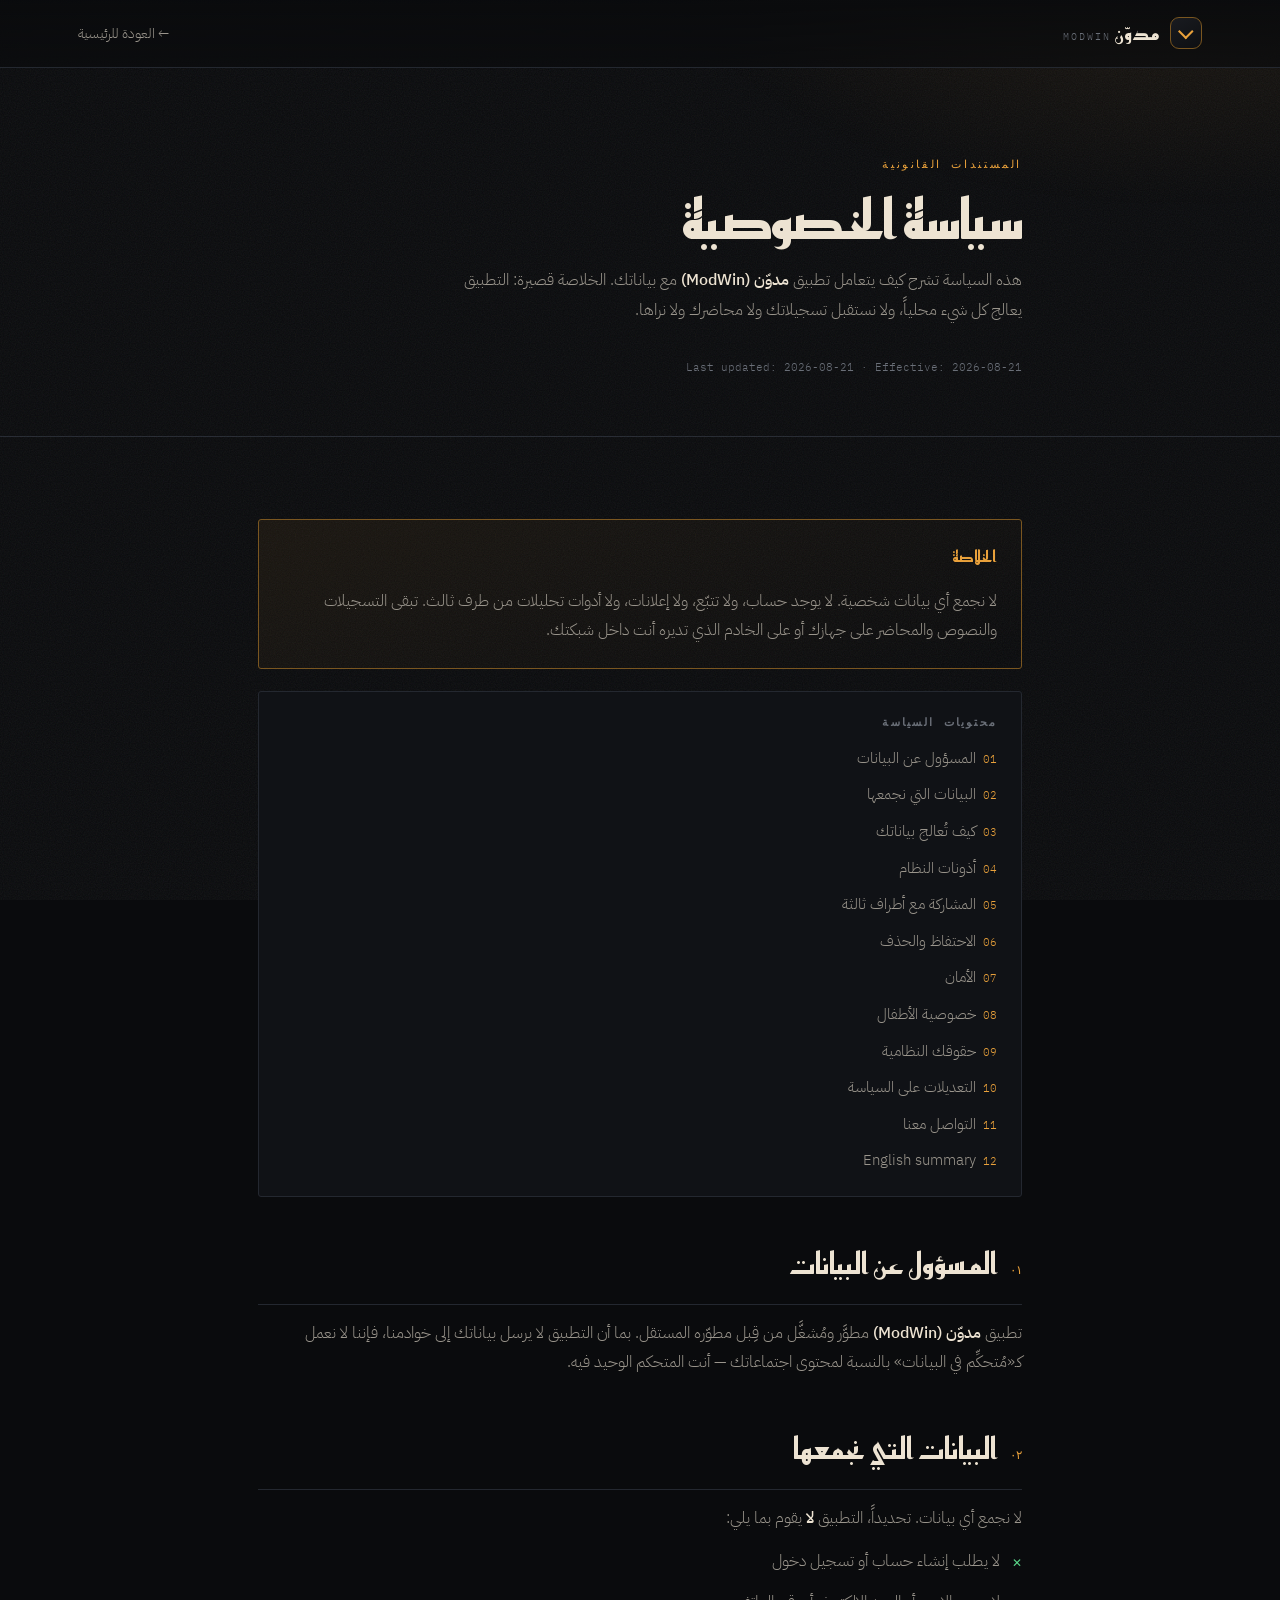
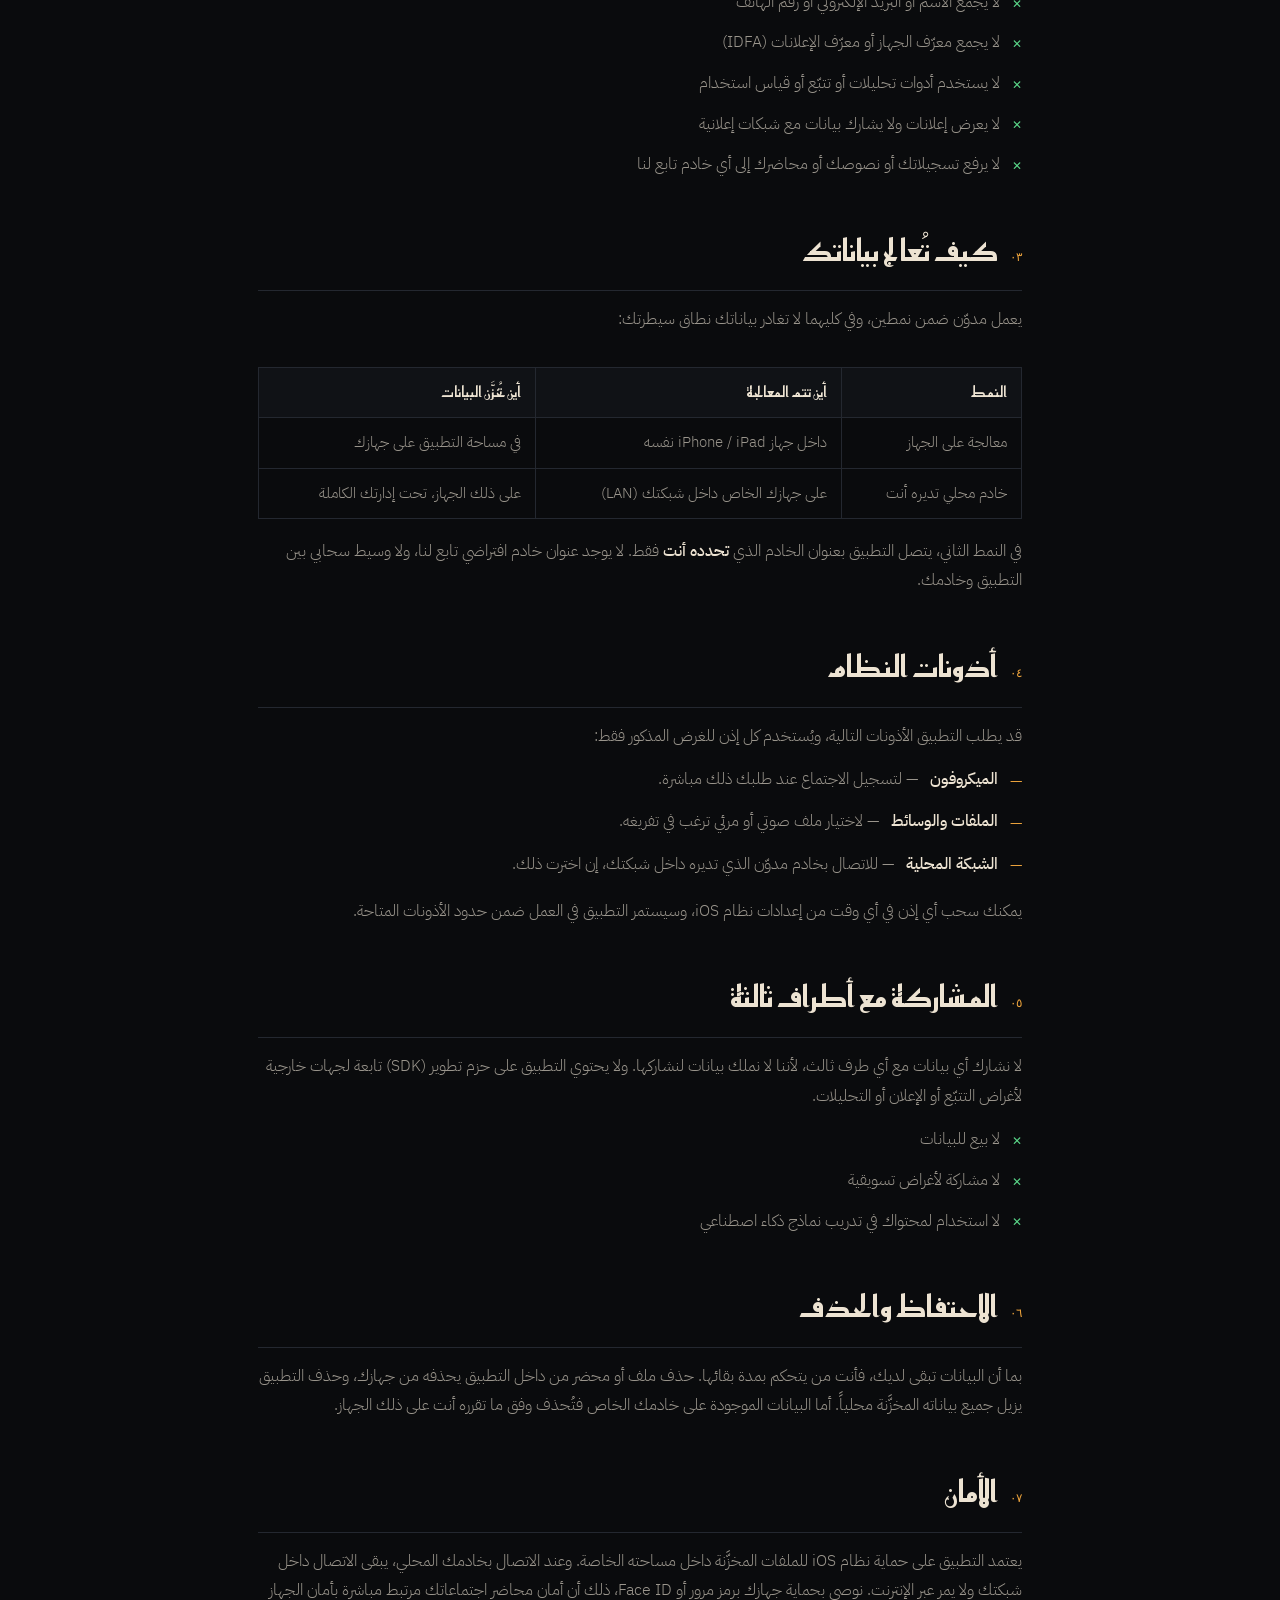
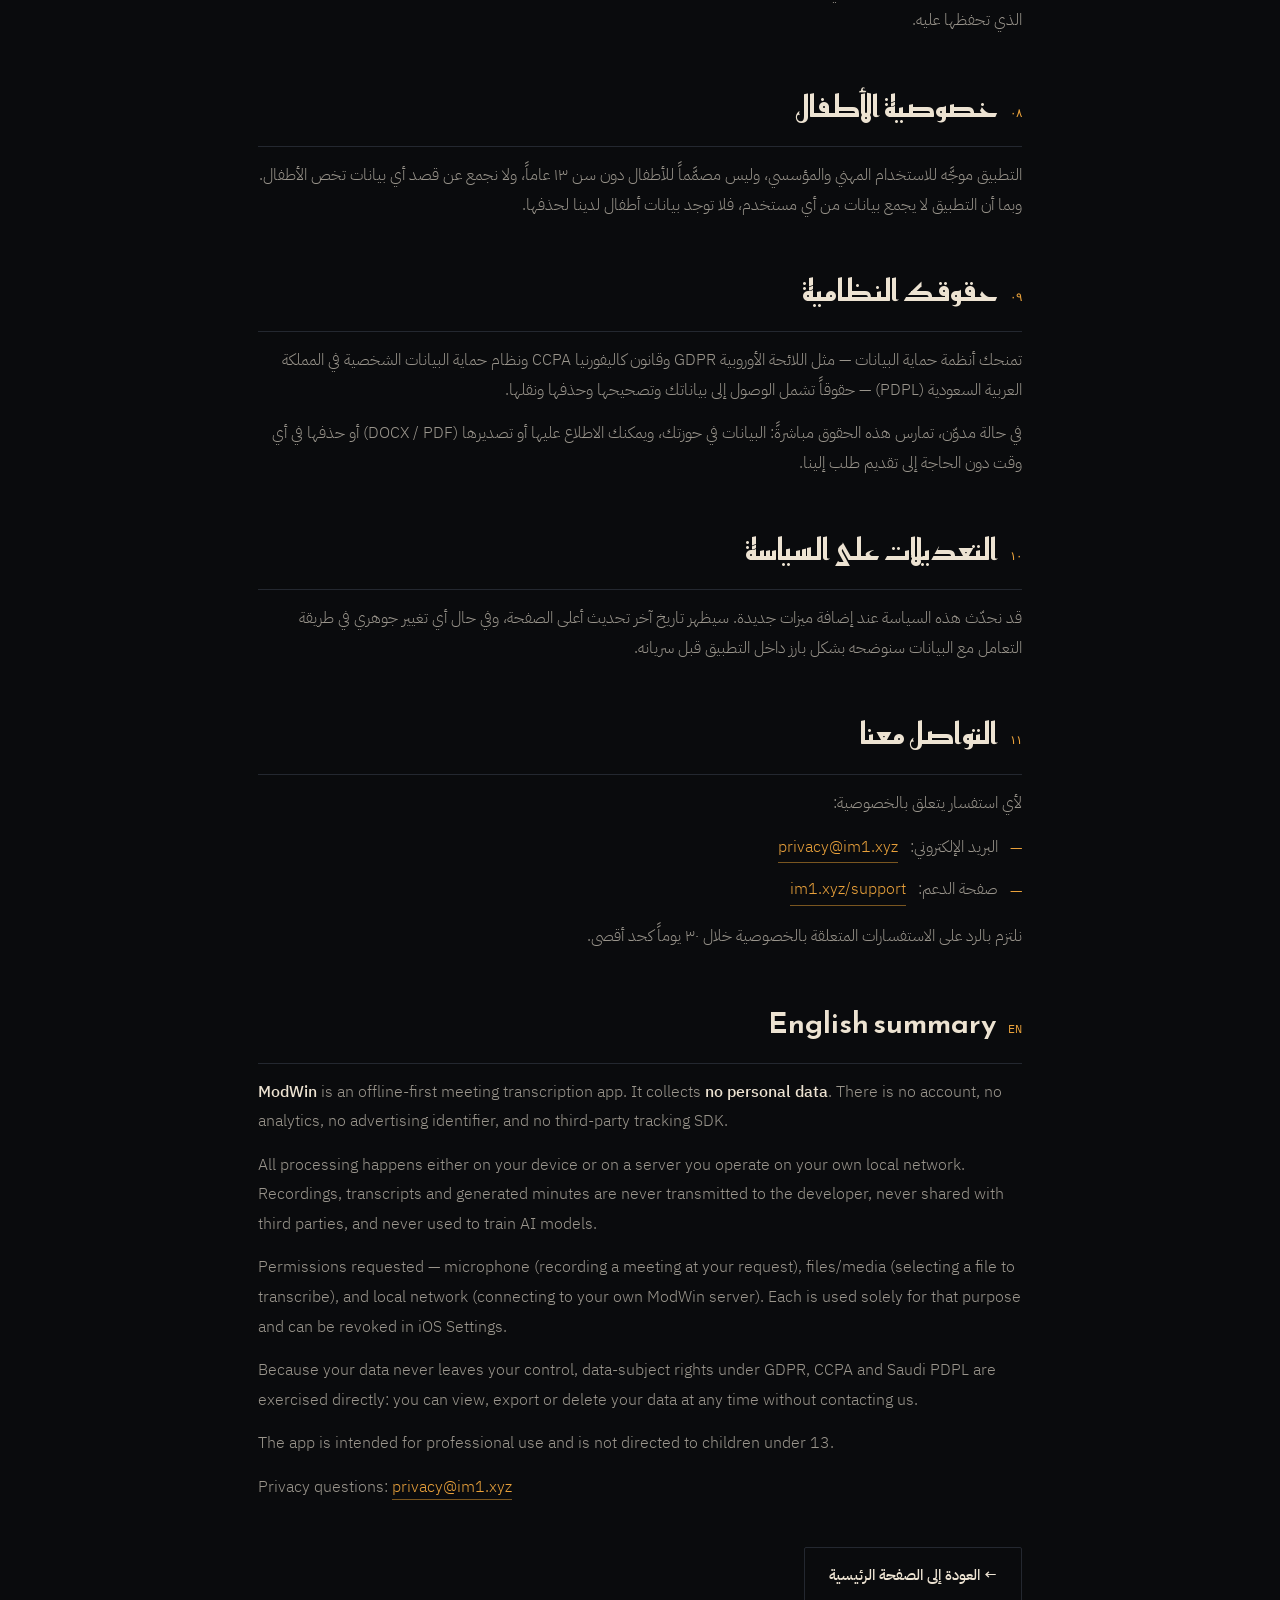
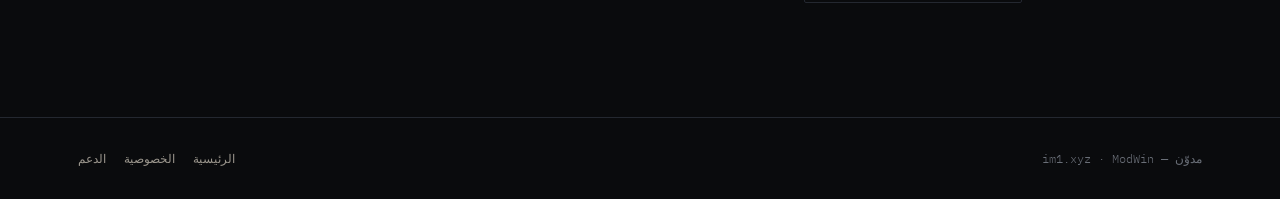
==== privacy.html @ 633ec0d1 "Add privacy policy + support pages (App Store requirements), shared stylesheet, footer legal links" ====
<!DOCTYPE html>
<html lang="ar" dir="rtl">
<head>
<meta charset="utf-8">
<meta name="viewport" content="width=device-width, initial-scale=1">
<title>سياسة الخصوصية — مدوّن</title>
<meta name="description" content="سياسة خصوصية تطبيق مدوّن: المعالجة محلية بالكامل، لا نجمع بيانات، ولا نشارك تسجيلاتك مع أي طرف ثالث.">
<meta name="theme-color" content="#0A0B0D">
<link rel="canonical" href="https://im1.xyz/privacy.html">
<link rel="icon" href="data:image/svg+xml,%3Csvg xmlns='http://www.w3.org/2000/svg' viewBox='0 0 32 32'%3E%3Crect width='32' height='32' rx='7' fill='%230A0B0D'/%3E%3Cpath d='M11 14l5 5 5-5' stroke='%23E9A13B' stroke-width='2.4' fill='none' stroke-linecap='round' stroke-linejoin='round'/%3E%3C/svg%3E">
<link rel="preconnect" href="https://fonts.googleapis.com">
<link rel="preconnect" href="https://fonts.gstatic.com" crossorigin>
<link href="https://fonts.googleapis.com/css2?family=Reem+Kufi:wght@400..700&family=IBM+Plex+Sans+Arabic:wght@300;400;500;600&family=IBM+Plex+Mono:wght@400&display=swap" rel="stylesheet">
<link rel="stylesheet" href="style.css">
</head>
<body>

<nav>
  <div class="nav-in">
    <a class="brand" href="index.html">
      <div class="mark"><span></span></div>
      <div><b>مدوّن</b> <em>ModWin</em></div>
    </a>
    <a class="back" href="index.html">← العودة للرئيسية</a>
  </div>
</nav>

<header class="page">
  <div class="wrap">
    <span class="kicker">المستندات القانونية</span>
    <h1>سياسة الخصوصية</h1>
    <p class="sub">هذه السياسة تشرح كيف يتعامل تطبيق <strong>مدوّن (ModWin)</strong> مع بياناتك. الخلاصة قصيرة: التطبيق يعالج كل شيء محلياً، ولا نستقبل تسجيلاتك ولا محاضرك ولا نراها.</p>
    <p class="updated ltr">Last updated: 2026-08-21 · Effective: 2026-08-21</p>
  </div>
</header>

<main class="wrap">

  <div class="callout">
    <p><b>الخلاصة</b></p>
    <p>لا نجمع أي بيانات شخصية. لا يوجد حساب، ولا تتبّع، ولا إعلانات، ولا أدوات تحليلات من طرف ثالث. تبقى التسجيلات والنصوص والمحاضر على جهازك أو على الخادم الذي تديره أنت داخل شبكتك.</p>
  </div>

  <div class="toc">
    <b>محتويات السياسة</b>
    <ol>
      <li><a href="#s1">المسؤول عن البيانات</a></li>
      <li><a href="#s2">البيانات التي نجمعها</a></li>
      <li><a href="#s3">كيف تُعالج بياناتك</a></li>
      <li><a href="#s4">أذونات النظام</a></li>
      <li><a href="#s5">المشاركة مع أطراف ثالثة</a></li>
      <li><a href="#s6">الاحتفاظ والحذف</a></li>
      <li><a href="#s7">الأمان</a></li>
      <li><a href="#s8">خصوصية الأطفال</a></li>
      <li><a href="#s9">حقوقك النظامية</a></li>
      <li><a href="#s10">التعديلات على السياسة</a></li>
      <li><a href="#s11">التواصل معنا</a></li>
      <li><a href="#en">English summary</a></li>
    </ol>
  </div>

  <section class="doc" id="s1">
    <h2><span class="num">٠١</span> المسؤول عن البيانات</h2>
    <p>تطبيق <strong>مدوّن (ModWin)</strong> مطوَّر ومُشغَّل من قِبل مطوّره المستقل. بما أن التطبيق لا يرسل بياناتك إلى خوادمنا، فإننا لا نعمل كـ«مُتحكِّم في البيانات» بالنسبة لمحتوى اجتماعاتك — أنت المتحكم الوحيد فيه.</p>
  </section>

  <section class="doc" id="s2">
    <h2><span class="num">٠٢</span> البيانات التي نجمعها</h2>
    <p>لا نجمع أي بيانات. تحديداً، التطبيق <strong>لا</strong> يقوم بما يلي:</p>
    <ul class="no">
      <li>لا يطلب إنشاء حساب أو تسجيل دخول</li>
      <li>لا يجمع الاسم أو البريد الإلكتروني أو رقم الهاتف</li>
      <li>لا يجمع معرّف الجهاز أو معرّف الإعلانات (IDFA)</li>
      <li>لا يستخدم أدوات تحليلات أو تتبّع أو قياس استخدام</li>
      <li>لا يعرض إعلانات ولا يشارك بيانات مع شبكات إعلانية</li>
      <li>لا يرفع تسجيلاتك أو نصوصك أو محاضرك إلى أي خادم تابع لنا</li>
    </ul>
  </section>

  <section class="doc" id="s3">
    <h2><span class="num">٠٣</span> كيف تُعالج بياناتك</h2>
    <p>يعمل مدوّن ضمن نمطين، وفي كليهما لا تغادر بياناتك نطاق سيطرتك:</p>
    <div class="wrapscroll">
      <table class="data">
        <thead><tr><th>النمط</th><th>أين تتم المعالجة</th><th>أين تُخزَّن البيانات</th></tr></thead>
        <tbody>
          <tr><td>معالجة على الجهاز</td><td>داخل جهاز iPhone / iPad نفسه</td><td>في مساحة التطبيق على جهازك</td></tr>
          <tr><td>خادم محلي تديره أنت</td><td>على جهازك الخاص داخل شبكتك (LAN)</td><td>على ذلك الجهاز، تحت إدارتك الكاملة</td></tr>
        </tbody>
      </table>
    </div>
    <p>في النمط الثاني، يتصل التطبيق بعنوان الخادم الذي <strong>تحدده أنت</strong> فقط. لا يوجد عنوان خادم افتراضي تابع لنا، ولا وسيط سحابي بين التطبيق وخادمك.</p>
  </section>

  <section class="doc" id="s4">
    <h2><span class="num">٠٤</span> أذونات النظام</h2>
    <p>قد يطلب التطبيق الأذونات التالية، ويُستخدم كل إذن للغرض المذكور فقط:</p>
    <ul>
      <li><strong>الميكروفون</strong> — لتسجيل الاجتماع عند طلبك ذلك مباشرة.</li>
      <li><strong>الملفات والوسائط</strong> — لاختيار ملف صوتي أو مرئي ترغب في تفريغه.</li>
      <li><strong>الشبكة المحلية</strong> — للاتصال بخادم مدوّن الذي تديره داخل شبكتك، إن اخترت ذلك.</li>
    </ul>
    <p>يمكنك سحب أي إذن في أي وقت من إعدادات نظام iOS، وسيستمر التطبيق في العمل ضمن حدود الأذونات المتاحة.</p>
  </section>

  <section class="doc" id="s5">
    <h2><span class="num">٠٥</span> المشاركة مع أطراف ثالثة</h2>
    <p>لا نشارك أي بيانات مع أي طرف ثالث، لأننا لا نملك بيانات لنشاركها. ولا يحتوي التطبيق على حزم تطوير (SDK) تابعة لجهات خارجية لأغراض التتبّع أو الإعلان أو التحليلات.</p>
    <ul class="no">
      <li>لا بيع للبيانات</li>
      <li>لا مشاركة لأغراض تسويقية</li>
      <li>لا استخدام لمحتواك في تدريب نماذج ذكاء اصطناعي</li>
    </ul>
  </section>

  <section class="doc" id="s6">
    <h2><span class="num">٠٦</span> الاحتفاظ والحذف</h2>
    <p>بما أن البيانات تبقى لديك، فأنت من يتحكم بمدة بقائها. حذف ملف أو محضر من داخل التطبيق يحذفه من جهازك، وحذف التطبيق يزيل جميع بياناته المخزَّنة محلياً. أما البيانات الموجودة على خادمك الخاص فتُحذف وفق ما تقرره أنت على ذلك الجهاز.</p>
  </section>

  <section class="doc" id="s7">
    <h2><span class="num">٠٧</span> الأمان</h2>
    <p>يعتمد التطبيق على حماية نظام iOS للملفات المخزَّنة داخل مساحته الخاصة. وعند الاتصال بخادمك المحلي، يبقى الاتصال داخل شبكتك ولا يمر عبر الإنترنت. نوصي بحماية جهازك برمز مرور أو Face ID، ذلك أن أمان محاضر اجتماعاتك مرتبط مباشرة بأمان الجهاز الذي تحفظها عليه.</p>
  </section>

  <section class="doc" id="s8">
    <h2><span class="num">٠٨</span> خصوصية الأطفال</h2>
    <p>التطبيق موجَّه للاستخدام المهني والمؤسسي، وليس مصمَّماً للأطفال دون سن ١٣ عاماً، ولا نجمع عن قصد أي بيانات تخص الأطفال. وبما أن التطبيق لا يجمع بيانات من أي مستخدم، فلا توجد بيانات أطفال لدينا لحذفها.</p>
  </section>

  <section class="doc" id="s9">
    <h2><span class="num">٠٩</span> حقوقك النظامية</h2>
    <p>تمنحك أنظمة حماية البيانات — مثل اللائحة الأوروبية GDPR وقانون كاليفورنيا CCPA ونظام حماية البيانات الشخصية في المملكة العربية السعودية (PDPL) — حقوقاً تشمل الوصول إلى بياناتك وتصحيحها وحذفها ونقلها.</p>
    <p>في حالة مدوّن، تمارس هذه الحقوق مباشرةً: البيانات في حوزتك، ويمكنك الاطلاع عليها أو تصديرها (DOCX / PDF) أو حذفها في أي وقت دون الحاجة إلى تقديم طلب إلينا.</p>
  </section>

  <section class="doc" id="s10">
    <h2><span class="num">١٠</span> التعديلات على السياسة</h2>
    <p>قد نحدّث هذه السياسة عند إضافة ميزات جديدة. سيظهر تاريخ آخر تحديث أعلى الصفحة، وفي حال أي تغيير جوهري في طريقة التعامل مع البيانات سنوضحه بشكل بارز داخل التطبيق قبل سريانه.</p>
  </section>

  <section class="doc" id="s11">
    <h2><span class="num">١١</span> التواصل معنا</h2>
    <p>لأي استفسار يتعلق بالخصوصية:</p>
    <ul>
      <li>البريد الإلكتروني: <a class="link ltr" href="mailto:privacy@im1.xyz">privacy@im1.xyz</a></li>
      <li>صفحة الدعم: <a class="link" href="support.html">im1.xyz/support</a></li>
    </ul>
    <p>نلتزم بالرد على الاستفسارات المتعلقة بالخصوصية خلال ٣٠ يوماً كحد أقصى.</p>
  </section>

  <section class="doc" id="en">
    <h2><span class="num">EN</span> English summary</h2>
    <div dir="ltr" style="text-align:left">
      <p><strong>ModWin</strong> is an offline-first meeting transcription app. It collects <strong>no personal data</strong>. There is no account, no analytics, no advertising identifier, and no third-party tracking SDK.</p>
      <p>All processing happens either on your device or on a server you operate on your own local network. Recordings, transcripts and generated minutes are never transmitted to the developer, never shared with third parties, and never used to train AI models.</p>
      <p>Permissions requested — microphone (recording a meeting at your request), files/media (selecting a file to transcribe), and local network (connecting to your own ModWin server). Each is used solely for that purpose and can be revoked in iOS Settings.</p>
      <p>Because your data never leaves your control, data-subject rights under GDPR, CCPA and Saudi PDPL are exercised directly: you can view, export or delete your data at any time without contacting us.</p>
      <p>The app is intended for professional use and is not directed to children under 13.</p>
      <p>Privacy questions: <a class="link" href="mailto:privacy@im1.xyz">privacy@im1.xyz</a></p>
    </div>
  </section>

  <p style="margin-top:40px"><a class="btn" href="index.html">← العودة إلى الصفحة الرئيسية</a></p>
</main>

<footer>
  <div class="foot-in">
    <span>مدوّن — ModWin · <span class="ltr">im1.xyz</span></span>
    <span><a href="index.html">الرئيسية</a><a href="privacy.html">الخصوصية</a><a href="support.html">الدعم</a></span>
  </div>
</footer>
</body>
</html>
---- style.css ----
/* مدوّن — shared design system for secondary pages */
:root{
  --ink:#0A0B0D; --ink-2:#101216; --panel:#14171C; --line:#242830;
  --sand:#EDE3D2; --sand-dim:#9A958C; --mute:#6A6F78;
  --amber:#E9A13B; --amber-soft:#7A5620; --signal:#5BD98A;
  --display:"Reem Kufi",serif; --body:"IBM Plex Sans Arabic",sans-serif; --mono:"IBM Plex Mono",monospace;
}
*{box-sizing:border-box;margin:0;padding:0}
html{scroll-behavior:smooth}
body{background:var(--ink);color:var(--sand);font-family:var(--body);font-weight:300;
  line-height:1.85;-webkit-font-smoothing:antialiased;position:relative;min-height:100vh}
body::before{content:"";position:fixed;inset:0;z-index:0;pointer-events:none;opacity:.14;
  background-image:url("data:image/svg+xml,%3Csvg xmlns='http://www.w3.org/2000/svg' width='200' height='200'%3E%3Cfilter id='n'%3E%3CfeTurbulence type='fractalNoise' baseFrequency='.85' numOctaves='3'/%3E%3C/filter%3E%3Crect width='200' height='200' filter='url(%23n)' opacity='.5'/%3E%3C/svg%3E")}
body::after{content:"";position:fixed;inset:0;z-index:0;pointer-events:none;
  background:radial-gradient(900px 500px at 92% -10%,rgba(233,161,59,.10),transparent 60%)}
.wrap{position:relative;z-index:1;max-width:820px;margin-inline:auto;padding-inline:28px}
.mono{font-family:var(--mono);letter-spacing:.04em}
.ltr{direction:ltr;unicode-bidi:isolate;display:inline-block}

nav{position:sticky;top:0;z-index:40;backdrop-filter:blur(14px);
  background:linear-gradient(to bottom,rgba(10,11,13,.95),rgba(10,11,13,.65));border-bottom:1px solid var(--line)}
.nav-in{display:flex;align-items:center;justify-content:space-between;gap:20px;padding-block:15px;
  max-width:1180px;margin-inline:auto;padding-inline:28px}
.brand{display:flex;align-items:center;gap:11px;text-decoration:none;color:var(--sand)}
.mark{width:32px;height:32px;flex:0 0 32px;border:1px solid var(--amber-soft);border-radius:9px;
  display:grid;place-items:center;background:linear-gradient(150deg,#191b20,#0e0f12)}
.mark span{display:block;width:11px;height:11px;border-inline-end:2px solid var(--amber);
  border-bottom:2px solid var(--amber);transform:rotate(-45deg) translate(1px,-2px)}
.brand b{font-family:var(--display);font-weight:600;font-size:1.24rem}
.brand em{font-style:normal;font-family:var(--mono);font-size:.62rem;color:var(--mute);letter-spacing:.2em;text-transform:uppercase}
.nav-in a.back{color:var(--sand-dim);text-decoration:none;font-size:.9rem;transition:color .25s}
.nav-in a.back:hover{color:var(--amber)}

header.page{padding-block:clamp(48px,7vw,86px) clamp(28px,4vw,44px);border-bottom:1px solid var(--line)}
.kicker{font-family:var(--mono);font-size:.68rem;letter-spacing:.24em;color:var(--amber);display:block;margin-bottom:14px}
h1{font-family:var(--display);font-weight:700;font-size:clamp(2.1rem,5vw,3.4rem);line-height:1.18;letter-spacing:-.01em}
header.page p.sub{color:var(--sand-dim);margin-top:14px;max-width:56ch}
.updated{font-family:var(--mono);font-size:.7rem;color:var(--mute);margin-top:18px}

main{padding-block:clamp(38px,5vw,60px) clamp(60px,8vw,100px)}
section.doc{margin-bottom:44px;scroll-margin-top:90px}
h2{font-family:var(--display);font-weight:600;font-size:clamp(1.35rem,2.6vw,1.85rem);
  margin-bottom:14px;padding-bottom:12px;border-bottom:1px solid var(--line);display:flex;align-items:baseline;gap:12px}
h2 .num{font-family:var(--mono);font-size:.72rem;color:var(--amber);font-weight:400}
h3{font-family:var(--display);font-weight:500;font-size:1.08rem;margin:22px 0 8px;color:var(--sand)}
p{color:var(--sand-dim);margin-bottom:14px}
p strong,li strong{color:var(--sand);font-weight:500}
ul{list-style:none;display:grid;gap:11px;margin:6px 0 16px}
ul li{display:flex;gap:12px;align-items:flex-start;color:var(--sand-dim)}
ul li::before{content:"—";color:var(--amber);flex:0 0 auto;margin-top:.1em}
ul.no li::before{content:"✕";color:var(--signal);font-family:var(--mono);font-size:.78rem;margin-top:.3em}
ul.yes li::before{content:"✓";color:var(--signal);font-family:var(--mono);font-size:.82rem;margin-top:.25em}

.callout{border:1px solid var(--amber-soft);background:linear-gradient(160deg,rgba(233,161,59,.07),transparent);
  border-radius:3px;padding:22px 24px;margin:22px 0}
.callout p:last-child{margin-bottom:0}
.callout b{color:var(--amber);font-weight:600;font-family:var(--display)}

.toc{border:1px solid var(--line);background:var(--ink-2);border-radius:3px;padding:20px 24px;margin-bottom:40px}
.toc b{font-family:var(--mono);font-size:.68rem;letter-spacing:.2em;color:var(--mute);display:block;margin-bottom:12px}
.toc ol{list-style:none;counter-reset:t;display:grid;gap:7px}
.toc li{counter-increment:t}
.toc a{color:var(--sand-dim);text-decoration:none;font-size:.92rem;transition:color .2s}
.toc a::before{content:counter(t,decimal-leading-zero)" ";font-family:var(--mono);font-size:.7rem;color:var(--amber)}
.toc a:hover{color:var(--amber)}

table.data{width:100%;border-collapse:collapse;margin:18px 0;font-size:.92rem}
table.data th,table.data td{border:1px solid var(--line);padding:11px 14px;text-align:start;vertical-align:top}
table.data th{background:var(--ink-2);font-weight:500;color:var(--sand);font-family:var(--display)}
table.data td{color:var(--sand-dim)}
.wrapscroll{overflow-x:auto}

a.link{color:var(--amber);text-decoration:none;border-bottom:1px solid var(--amber-soft)}
a.link:hover{border-bottom-color:var(--amber)}
.btn{display:inline-flex;align-items:center;gap:10px;padding:13px 24px;border-radius:2px;font-weight:500;
  font-size:.95rem;text-decoration:none;border:1px solid var(--line);color:var(--sand);
  transition:transform .22s cubic-bezier(.2,.7,.3,1),border-color .25s,color .25s}
.btn:hover{border-color:var(--amber);color:var(--amber);transform:translateY(-2px)}
.btn.primary{background:var(--amber);color:#170F03;border-color:var(--amber)}
.btn.primary:hover{color:#170F03;box-shadow:0 14px 34px -16px rgba(233,161,59,.7)}

footer{border-top:1px solid var(--line);padding-block:30px;font-family:var(--mono);font-size:.72rem;color:var(--mute)}
.foot-in{max-width:1180px;margin-inline:auto;padding-inline:28px;display:flex;justify-content:space-between;
  gap:16px;flex-wrap:wrap;align-items:center}
footer a{color:var(--sand-dim);text-decoration:none;margin-inline-start:18px}
footer a:hover{color:var(--amber)}
:focus-visible{outline:2px solid var(--amber);outline-offset:3px}
@media(max-width:620px){.foot-in{flex-direction:column;align-items:flex-start}footer a{margin:0 0 0 18px}}
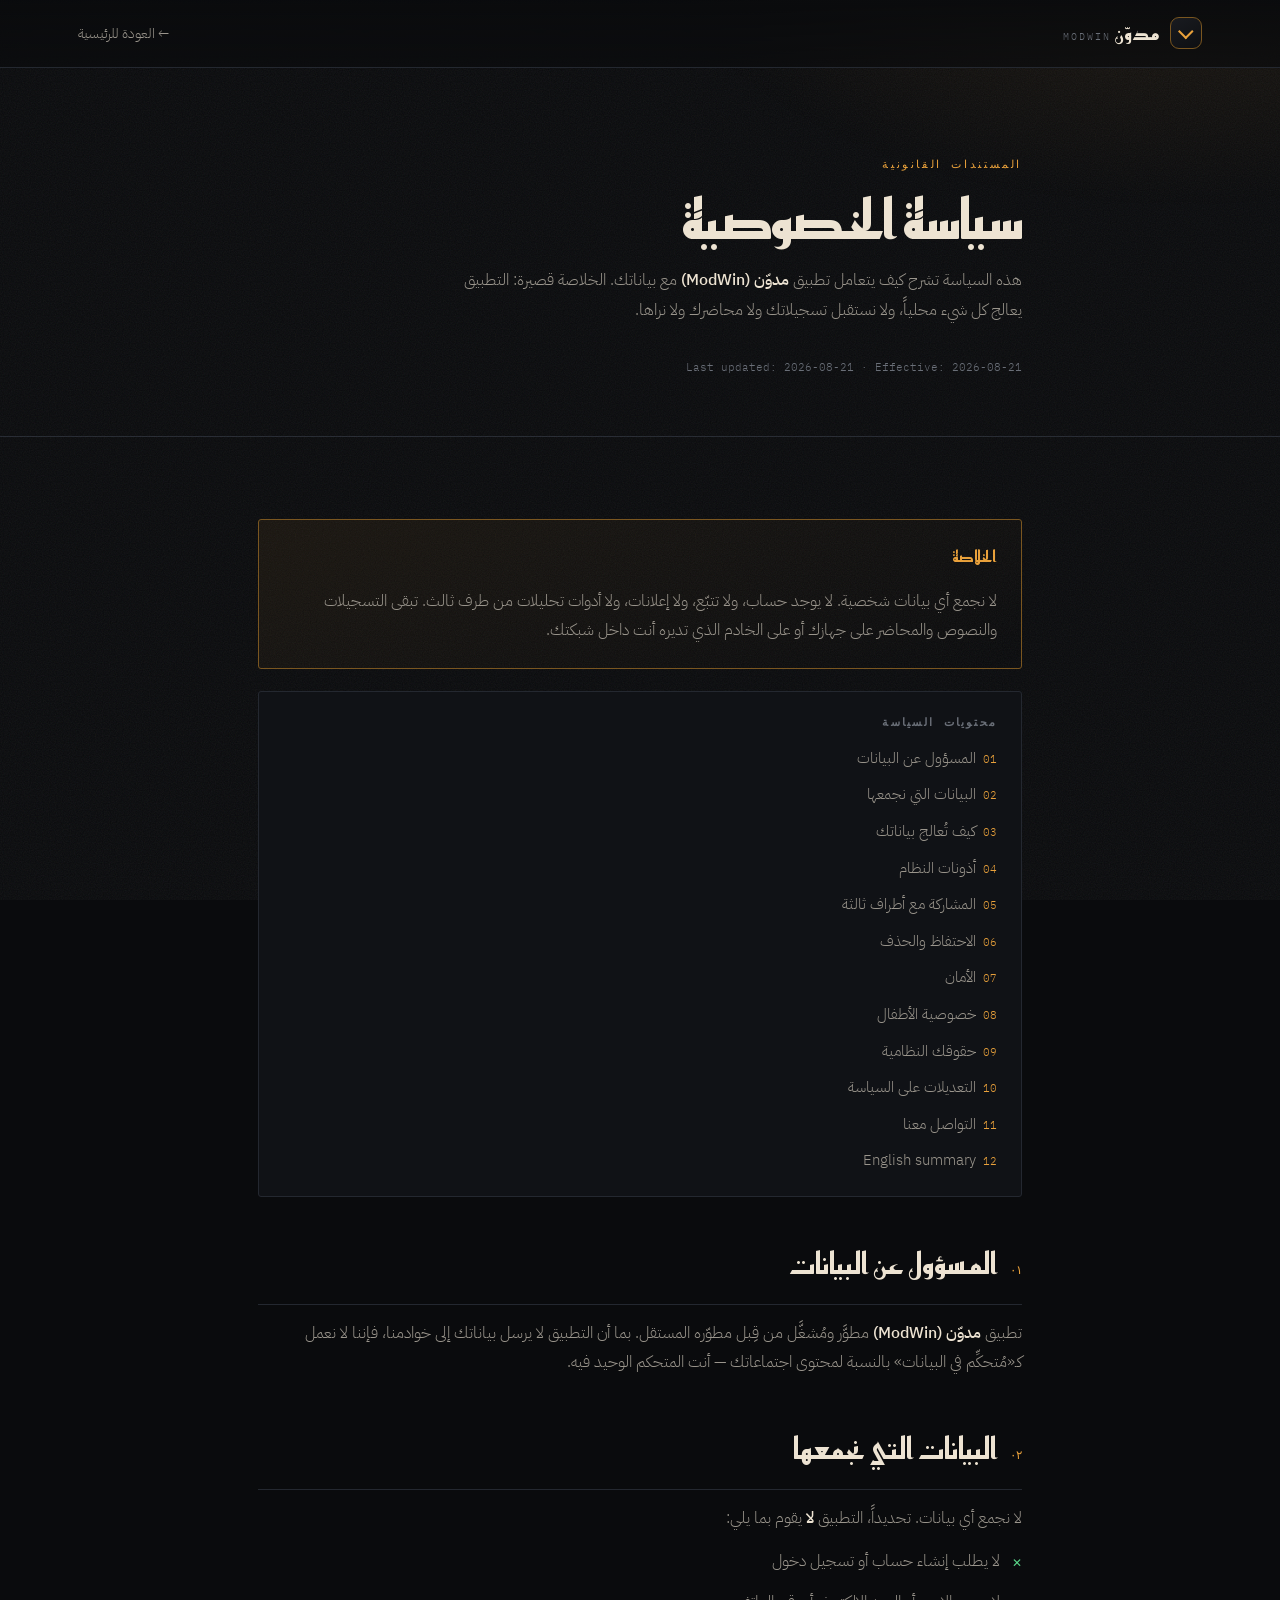
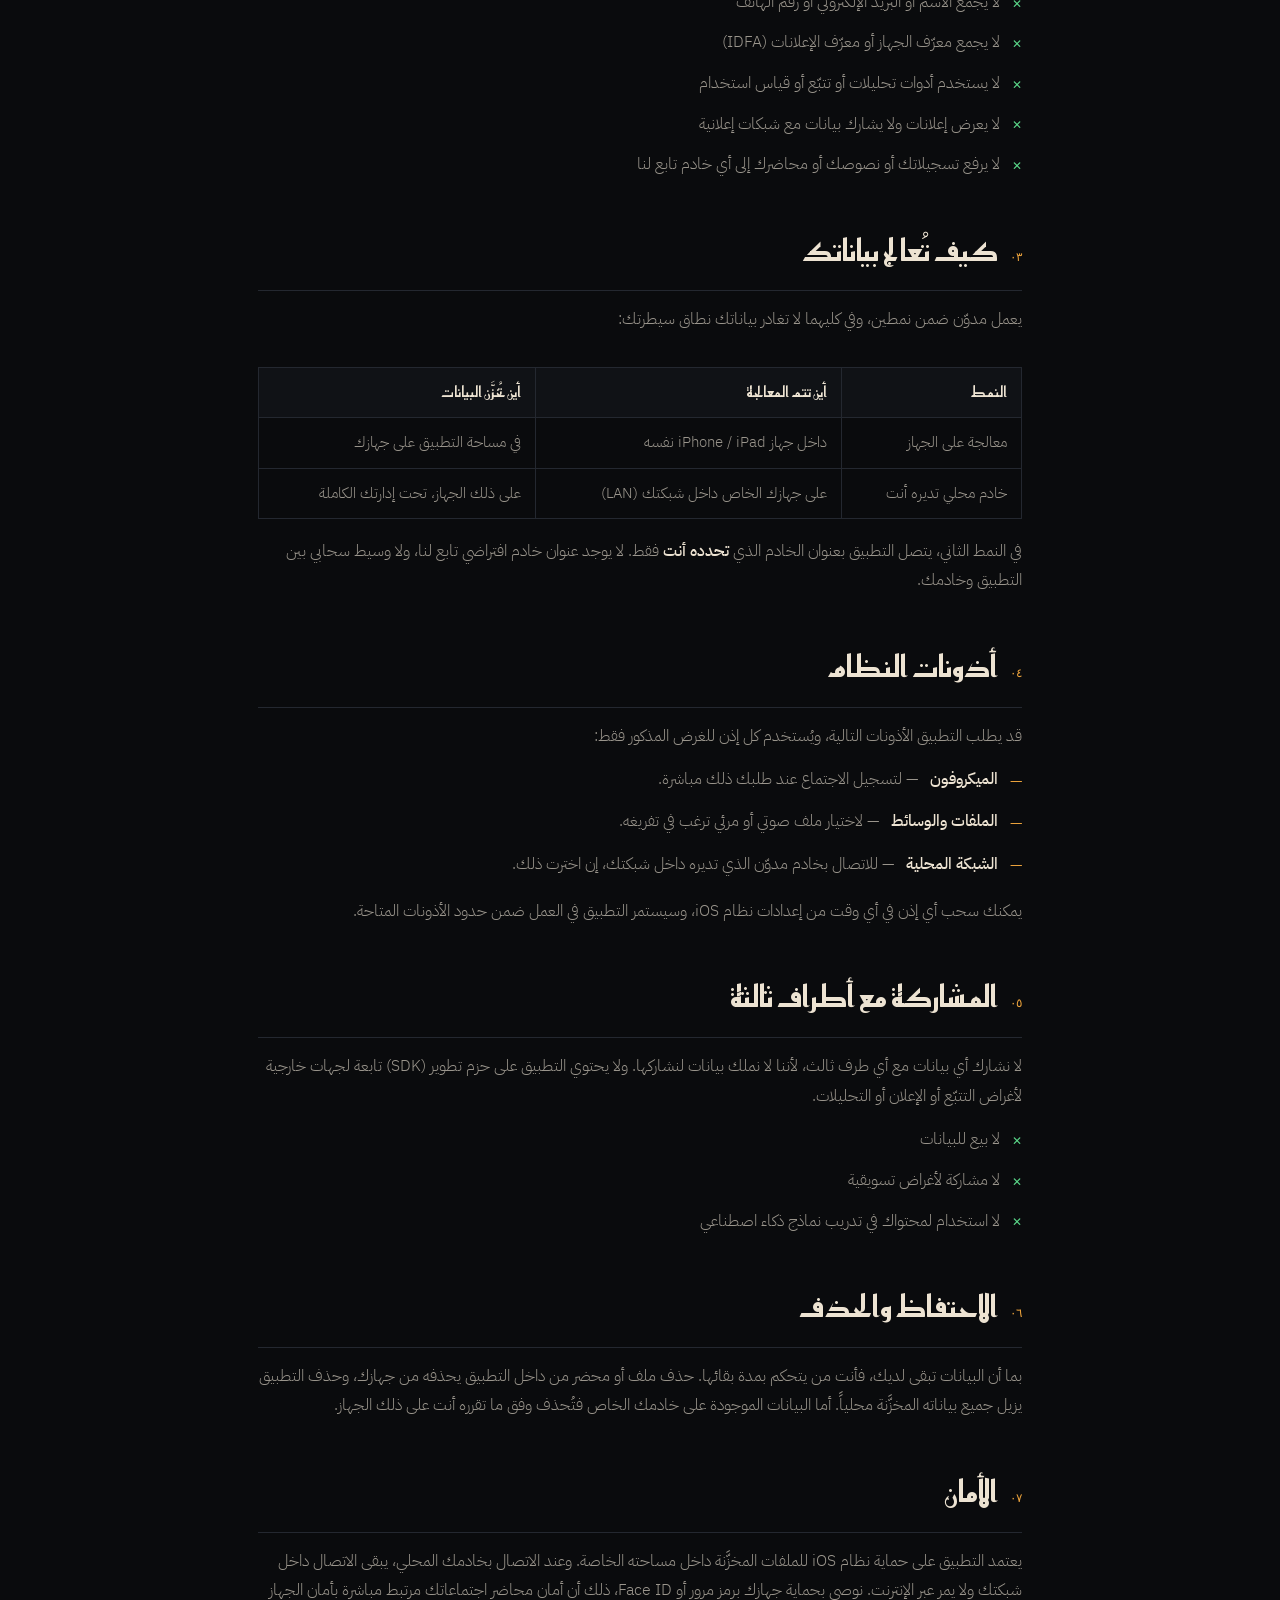
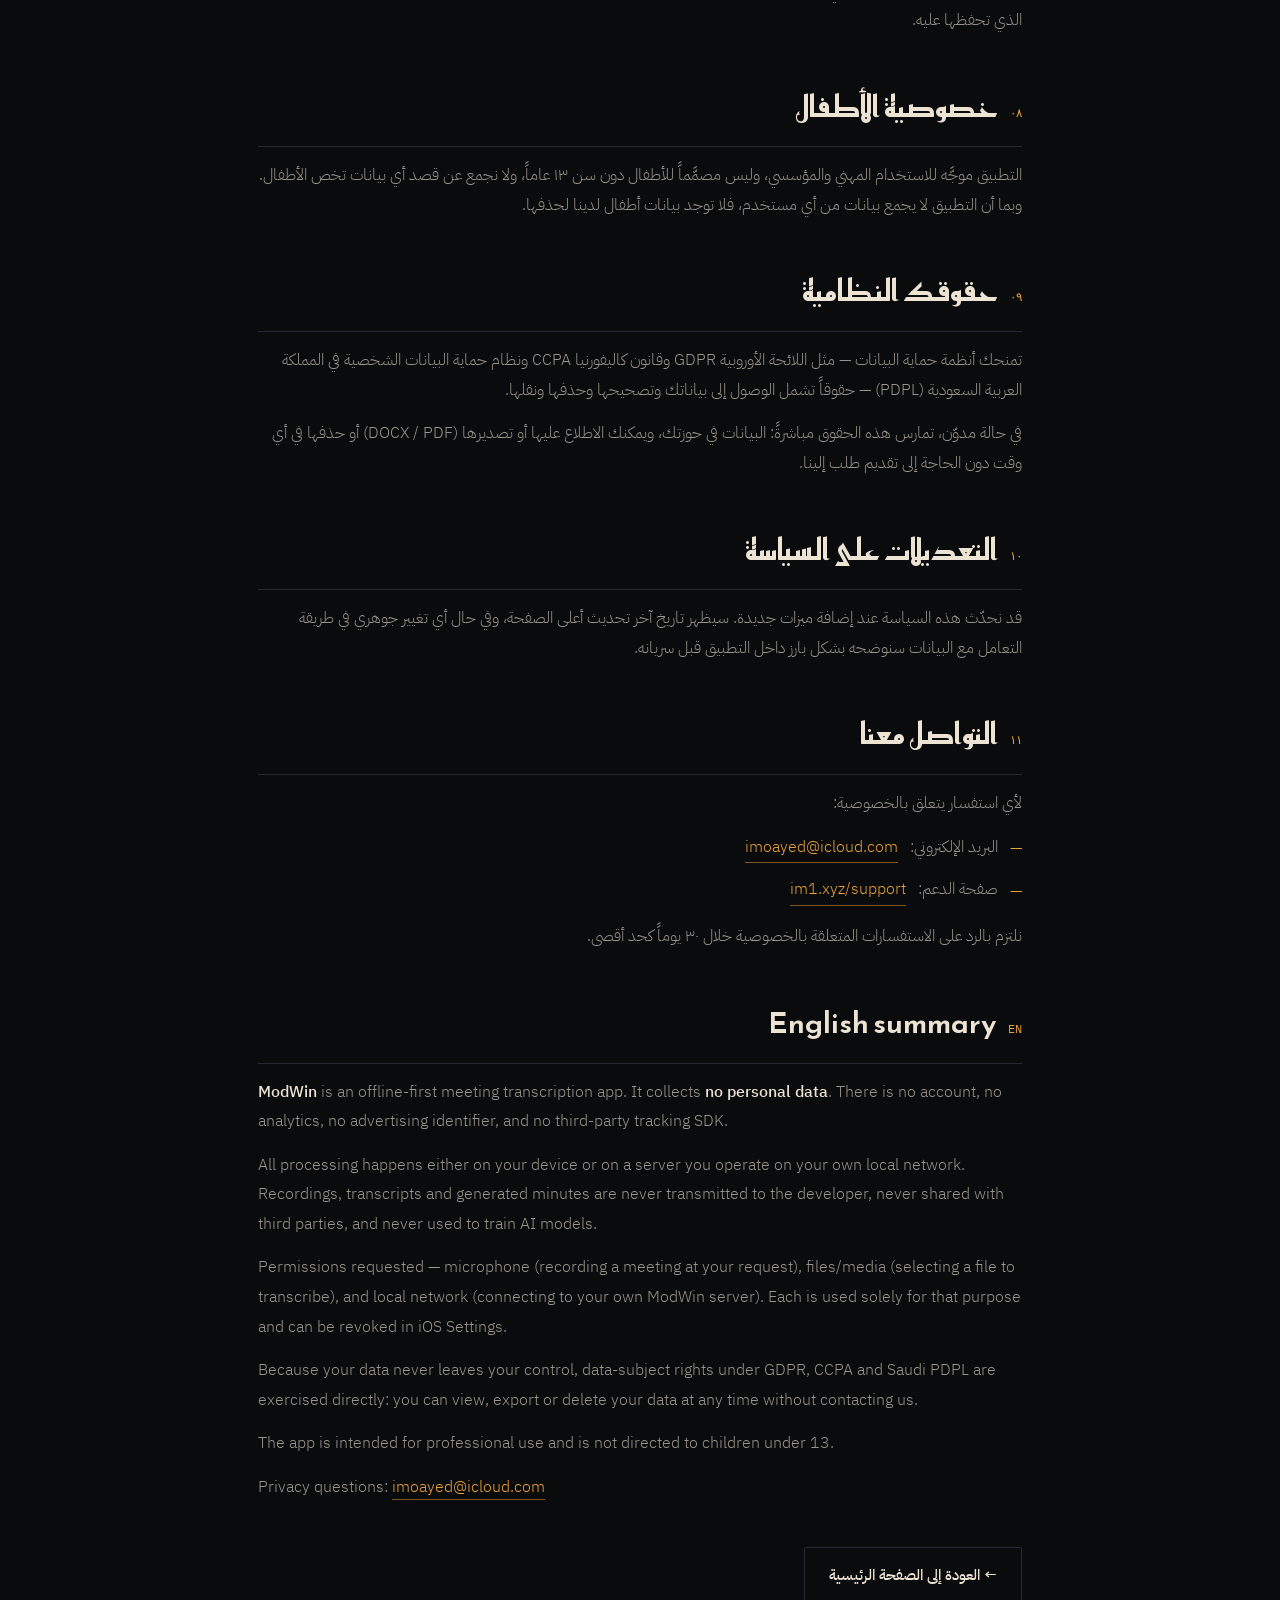
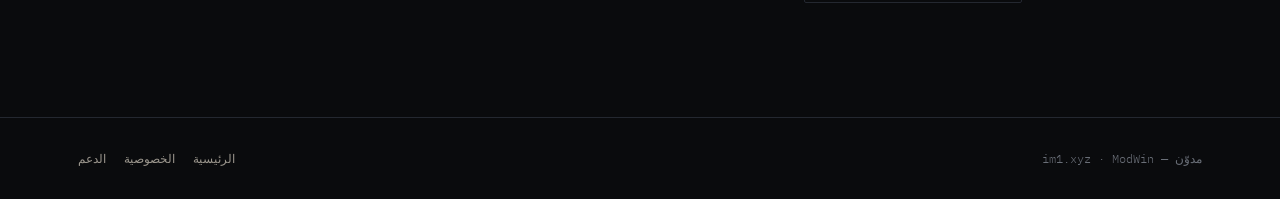
==== commit 2c059588: "Use real contact address (imoayed@icloud.com) on privacy and support pages" ====
--- a/privacy.html
+++ b/privacy.html
@@ -143,7 +143,7 @@
     <h2><span class="num">١١</span> التواصل معنا</h2>
     <p>لأي استفسار يتعلق بالخصوصية:</p>
     <ul>
-      <li>البريد الإلكتروني: <a class="link ltr" href="mailto:privacy@im1.xyz">privacy@im1.xyz</a></li>
+      <li>البريد الإلكتروني: <a class="link ltr" href="mailto:imoayed@icloud.com">imoayed@icloud.com</a></li>
       <li>صفحة الدعم: <a class="link" href="support.html">im1.xyz/support</a></li>
     </ul>
     <p>نلتزم بالرد على الاستفسارات المتعلقة بالخصوصية خلال ٣٠ يوماً كحد أقصى.</p>
@@ -157,7 +157,7 @@
       <p>Permissions requested — microphone (recording a meeting at your request), files/media (selecting a file to transcribe), and local network (connecting to your own ModWin server). Each is used solely for that purpose and can be revoked in iOS Settings.</p>
       <p>Because your data never leaves your control, data-subject rights under GDPR, CCPA and Saudi PDPL are exercised directly: you can view, export or delete your data at any time without contacting us.</p>
       <p>The app is intended for professional use and is not directed to children under 13.</p>
-      <p>Privacy questions: <a class="link" href="mailto:privacy@im1.xyz">privacy@im1.xyz</a></p>
+      <p>Privacy questions: <a class="link" href="mailto:imoayed@icloud.com">imoayed@icloud.com</a></p>
     </div>
   </section>
 
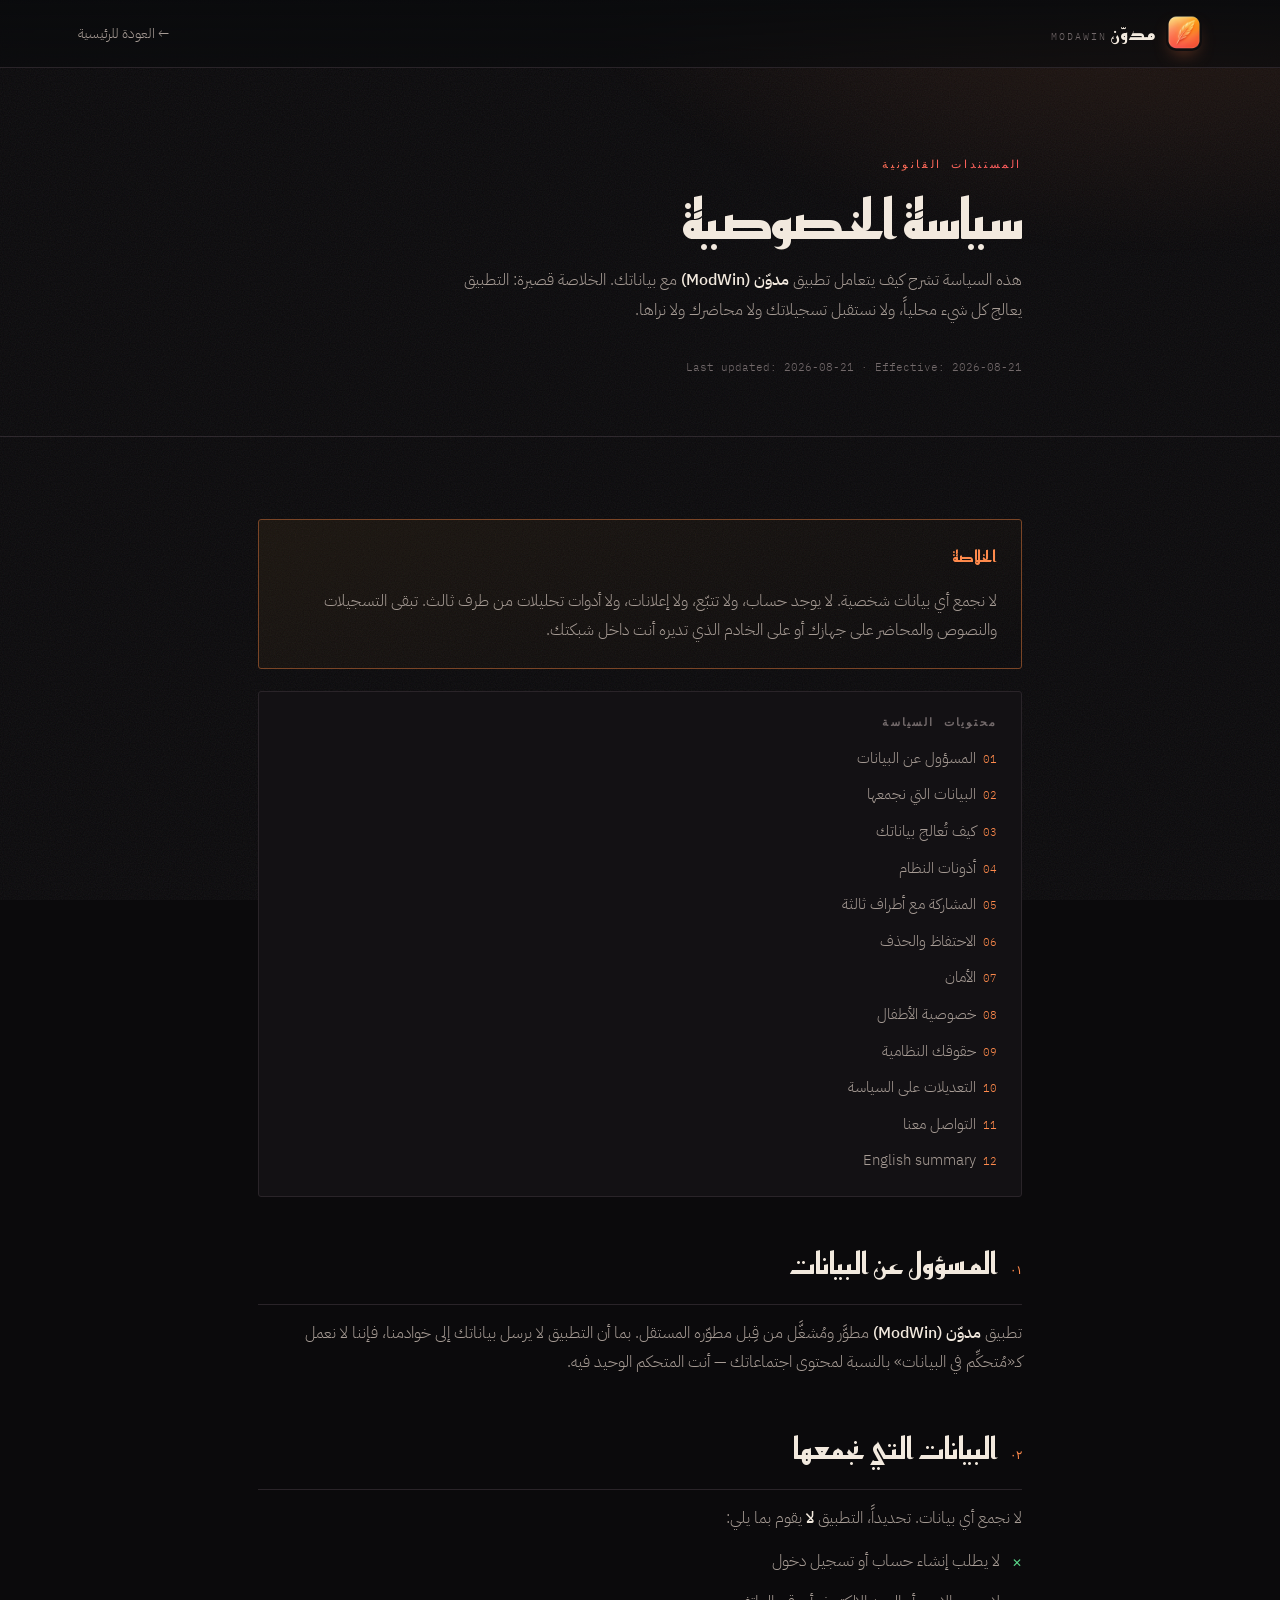
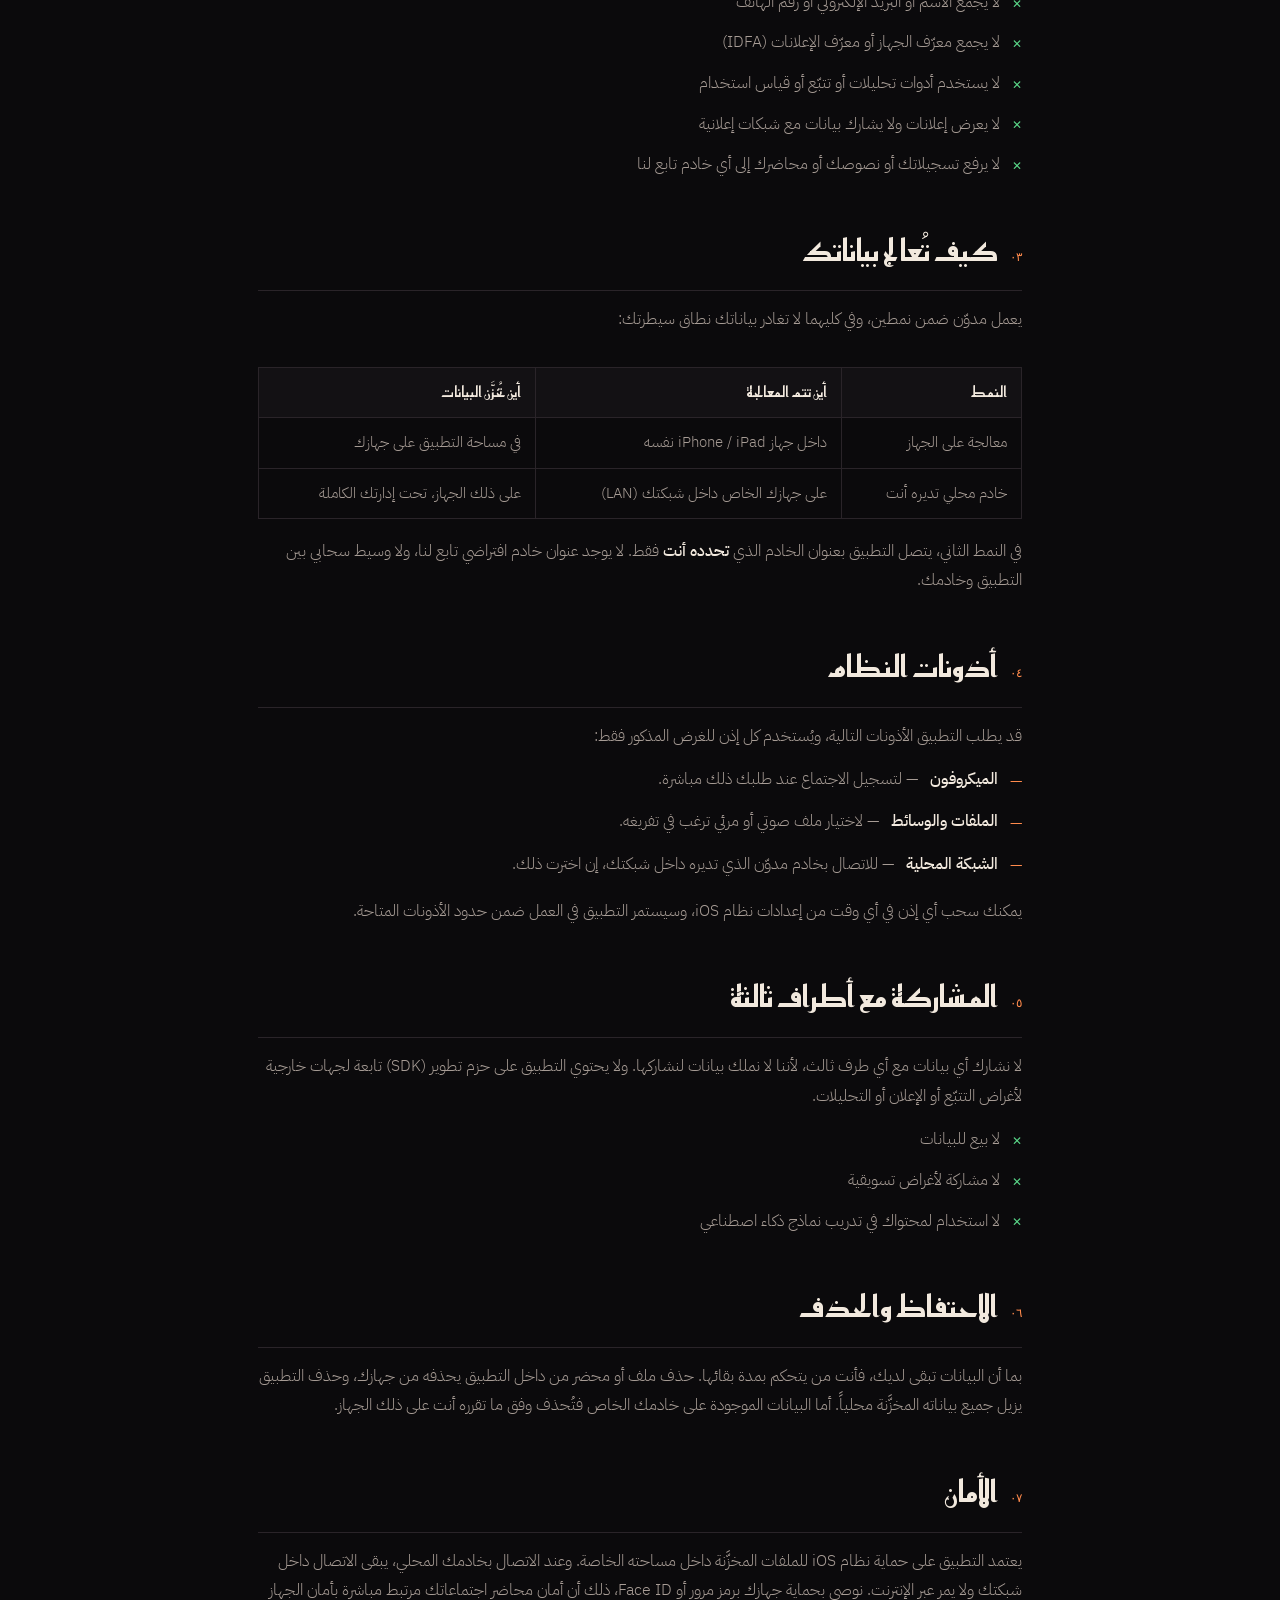
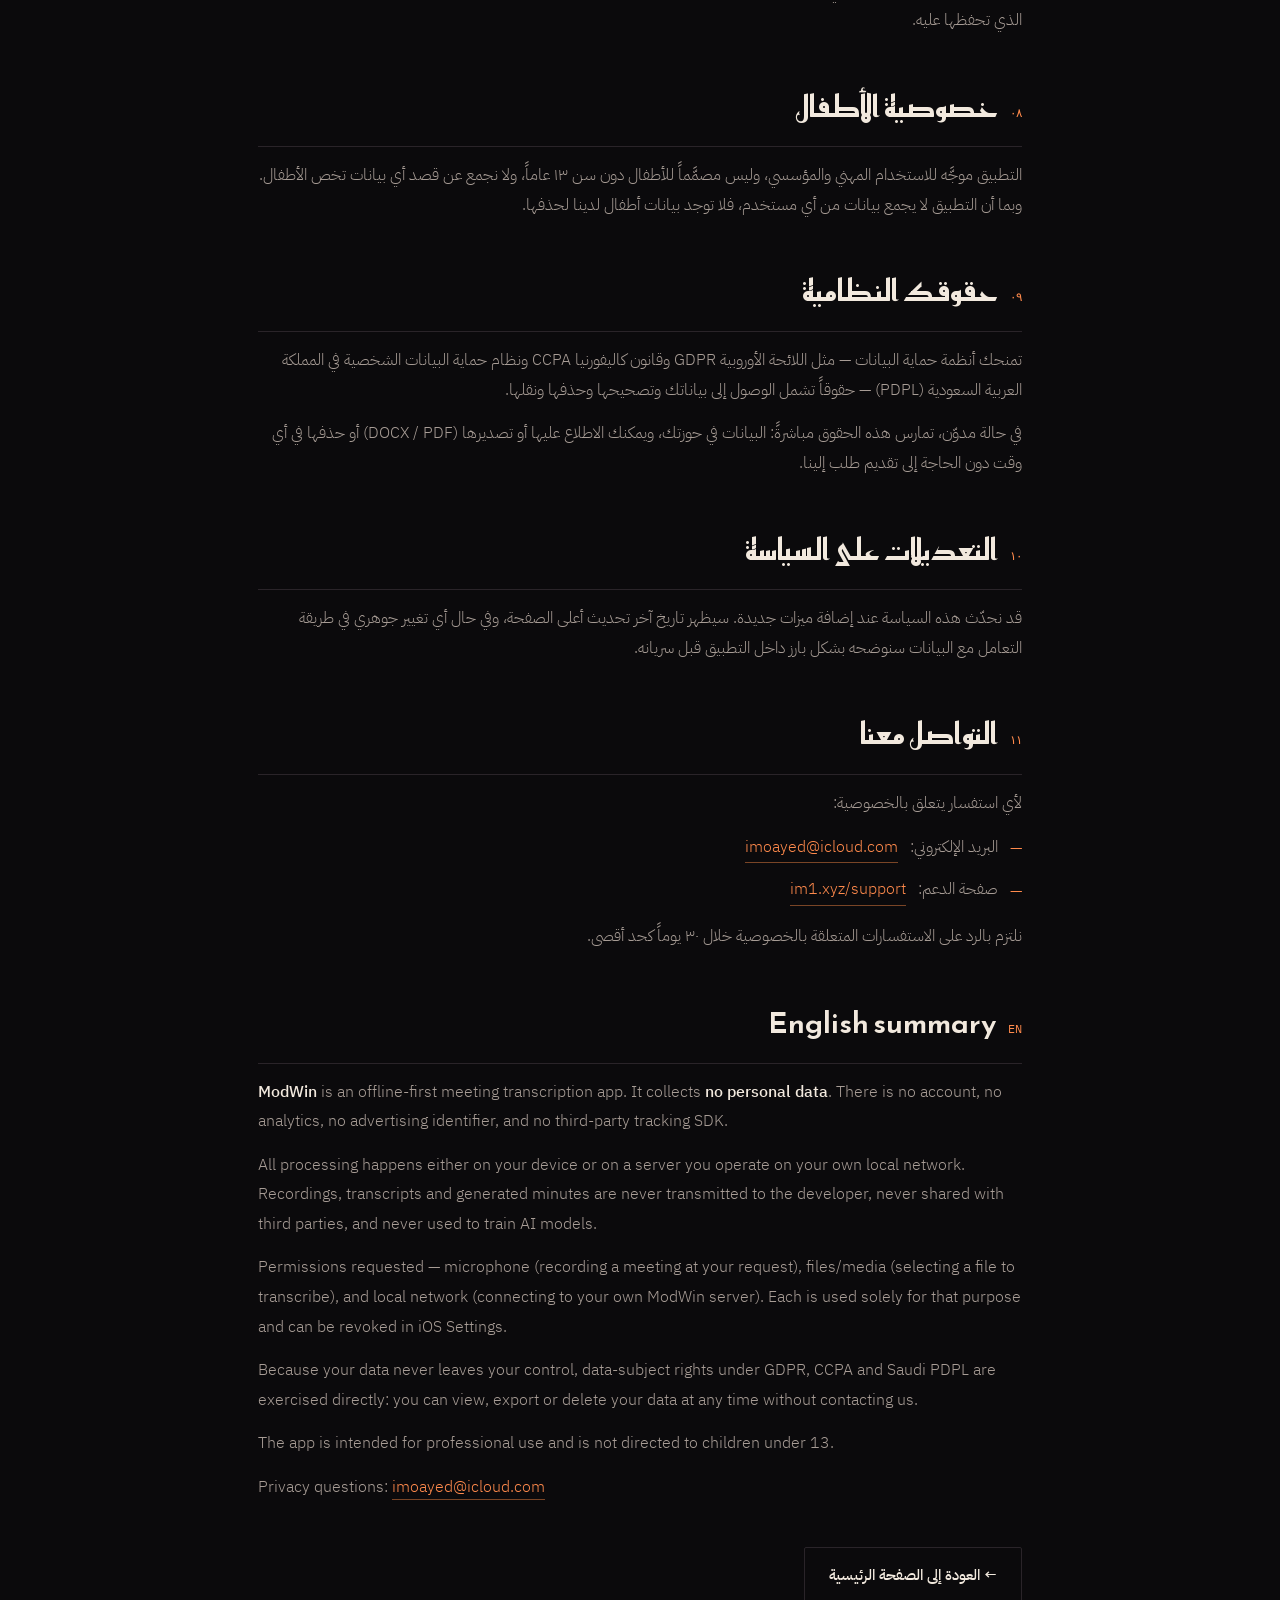
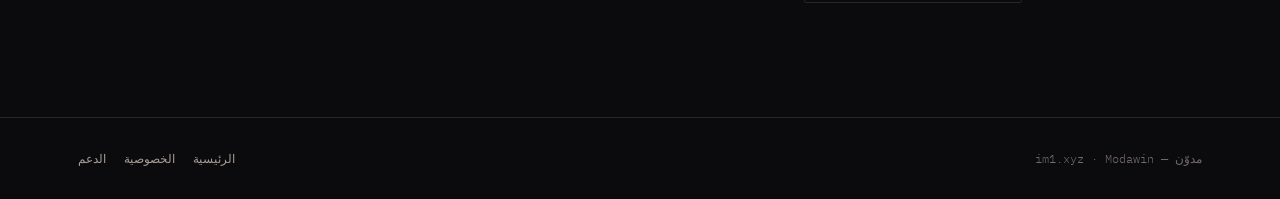
==== commit cdb1be57: "Redesign around the Modawin feather identity: flame palette, app-icon hero, transcript ticker, stand" ====
--- a/privacy.html
+++ b/privacy.html
@@ -5,9 +5,10 @@
 <meta name="viewport" content="width=device-width, initial-scale=1">
 <title>سياسة الخصوصية — مدوّن</title>
 <meta name="description" content="سياسة خصوصية تطبيق مدوّن: المعالجة محلية بالكامل، لا نجمع بيانات، ولا نشارك تسجيلاتك مع أي طرف ثالث.">
-<meta name="theme-color" content="#0A0B0D">
+<meta name="theme-color" content="#0B0A0C">
 <link rel="canonical" href="https://im1.xyz/privacy.html">
-<link rel="icon" href="data:image/svg+xml,%3Csvg xmlns='http://www.w3.org/2000/svg' viewBox='0 0 32 32'%3E%3Crect width='32' height='32' rx='7' fill='%230A0B0D'/%3E%3Cpath d='M11 14l5 5 5-5' stroke='%23E9A13B' stroke-width='2.4' fill='none' stroke-linecap='round' stroke-linejoin='round'/%3E%3C/svg%3E">
+<link rel="icon" type="image/png" sizes="64x64" href="icon-64.png">
+<link rel="apple-touch-icon" href="apple-touch-icon.png">
 <link rel="preconnect" href="https://fonts.googleapis.com">
 <link rel="preconnect" href="https://fonts.gstatic.com" crossorigin>
 <link href="https://fonts.googleapis.com/css2?family=Reem+Kufi:wght@400..700&family=IBM+Plex+Sans+Arabic:wght@300;400;500;600&family=IBM+Plex+Mono:wght@400&display=swap" rel="stylesheet">
@@ -18,8 +19,8 @@
 <nav>
   <div class="nav-in">
     <a class="brand" href="index.html">
-      <div class="mark"><span></span></div>
-      <div><b>مدوّن</b> <em>ModWin</em></div>
+      <div class="mark"><img src="icon-192.png" alt="شعار مدوّن" width="36" height="36"></div>
+      <div><b>مدوّن</b> <em>Modawin</em></div>
     </a>
     <a class="back" href="index.html">← العودة للرئيسية</a>
   </div>
@@ -166,7 +167,7 @@
 
 <footer>
   <div class="foot-in">
-    <span>مدوّن — ModWin · <span class="ltr">im1.xyz</span></span>
+    <span>مدوّن — Modawin · <span class="ltr">im1.xyz</span></span>
     <span><a href="index.html">الرئيسية</a><a href="privacy.html">الخصوصية</a><a href="support.html">الدعم</a></span>
   </div>
 </footer>
--- a/style.css
+++ b/style.css
@@ -1,8 +1,9 @@
 /* مدوّن — shared design system for secondary pages */
 :root{
-  --ink:#0A0B0D; --ink-2:#101216; --panel:#14171C; --line:#242830;
-  --sand:#EDE3D2; --sand-dim:#9A958C; --mute:#6A6F78;
-  --amber:#E9A13B; --amber-soft:#7A5620; --signal:#5BD98A;
+  --ink:#0B0A0C; --ink-2:#131114; --panel:#17141A; --line:#2A2429;
+  --sand:#F2E9DE; --sand-dim:#A79C95; --mute:#736A6B;
+  --amber:#FF8A4C; --amber-soft:#7A4526; --signal:#5BD98A;
+  --grad:linear-gradient(135deg,#FFC46B,#FF8A4C 55%,#FF5A5F);
   --display:"Reem Kufi",serif; --body:"IBM Plex Sans Arabic",sans-serif; --mono:"IBM Plex Mono",monospace;
 }
 *{box-sizing:border-box;margin:0;padding:0}
@@ -12,7 +13,7 @@
 body::before{content:"";position:fixed;inset:0;z-index:0;pointer-events:none;opacity:.14;
   background-image:url("data:image/svg+xml,%3Csvg xmlns='http://www.w3.org/2000/svg' width='200' height='200'%3E%3Cfilter id='n'%3E%3CfeTurbulence type='fractalNoise' baseFrequency='.85' numOctaves='3'/%3E%3C/filter%3E%3Crect width='200' height='200' filter='url(%23n)' opacity='.5'/%3E%3C/svg%3E")}
 body::after{content:"";position:fixed;inset:0;z-index:0;pointer-events:none;
-  background:radial-gradient(900px 500px at 92% -10%,rgba(233,161,59,.10),transparent 60%)}
+  background:radial-gradient(1000px 560px at 90% -10%,rgba(255,138,76,.13),transparent 62%)}
 .wrap{position:relative;z-index:1;max-width:820px;margin-inline:auto;padding-inline:28px}
 .mono{font-family:var(--mono);letter-spacing:.04em}
 .ltr{direction:ltr;unicode-bidi:isolate;display:inline-block}
@@ -22,17 +23,17 @@
 .nav-in{display:flex;align-items:center;justify-content:space-between;gap:20px;padding-block:15px;
   max-width:1180px;margin-inline:auto;padding-inline:28px}
 .brand{display:flex;align-items:center;gap:11px;text-decoration:none;color:var(--sand)}
-.mark{width:32px;height:32px;flex:0 0 32px;border:1px solid var(--amber-soft);border-radius:9px;
-  display:grid;place-items:center;background:linear-gradient(150deg,#191b20,#0e0f12)}
-.mark span{display:block;width:11px;height:11px;border-inline-end:2px solid var(--amber);
-  border-bottom:2px solid var(--amber);transform:rotate(-45deg) translate(1px,-2px)}
+.mark{width:36px;height:36px;flex:0 0 36px;border-radius:10px;overflow:hidden;
+  box-shadow:0 8px 20px -10px rgba(255,122,69,.75)}
+.mark img{width:100%;height:100%;display:block}
 .brand b{font-family:var(--display);font-weight:600;font-size:1.24rem}
 .brand em{font-style:normal;font-family:var(--mono);font-size:.62rem;color:var(--mute);letter-spacing:.2em;text-transform:uppercase}
 .nav-in a.back{color:var(--sand-dim);text-decoration:none;font-size:.9rem;transition:color .25s}
 .nav-in a.back:hover{color:var(--amber)}
 
 header.page{padding-block:clamp(48px,7vw,86px) clamp(28px,4vw,44px);border-bottom:1px solid var(--line)}
-.kicker{font-family:var(--mono);font-size:.68rem;letter-spacing:.24em;color:var(--amber);display:block;margin-bottom:14px}
+.kicker{font-family:var(--mono);font-size:.68rem;letter-spacing:.24em;display:block;margin-bottom:14px;
+  background:var(--grad);-webkit-background-clip:text;background-clip:text;color:transparent}
 h1{font-family:var(--display);font-weight:700;font-size:clamp(2.1rem,5vw,3.4rem);line-height:1.18;letter-spacing:-.01em}
 header.page p.sub{color:var(--sand-dim);margin-top:14px;max-width:56ch}
 .updated{font-family:var(--mono);font-size:.7rem;color:var(--mute);margin-top:18px}
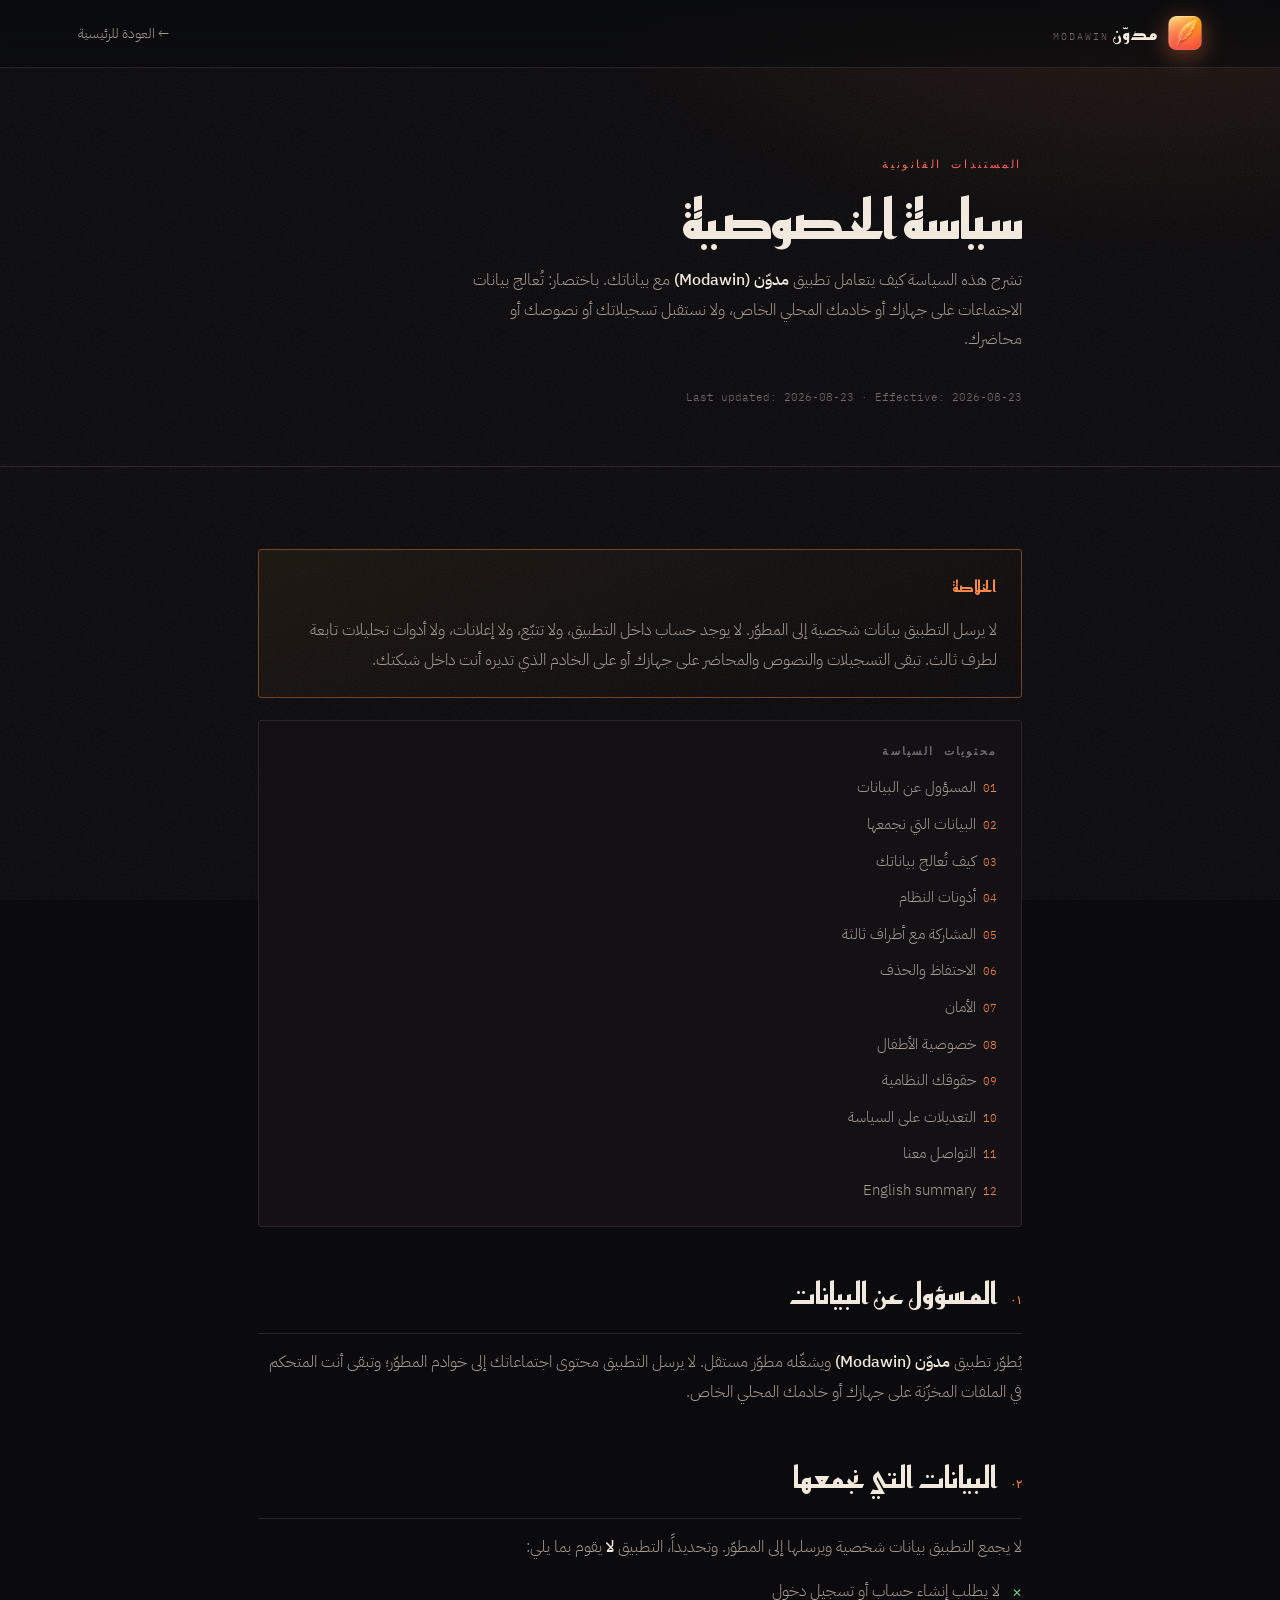
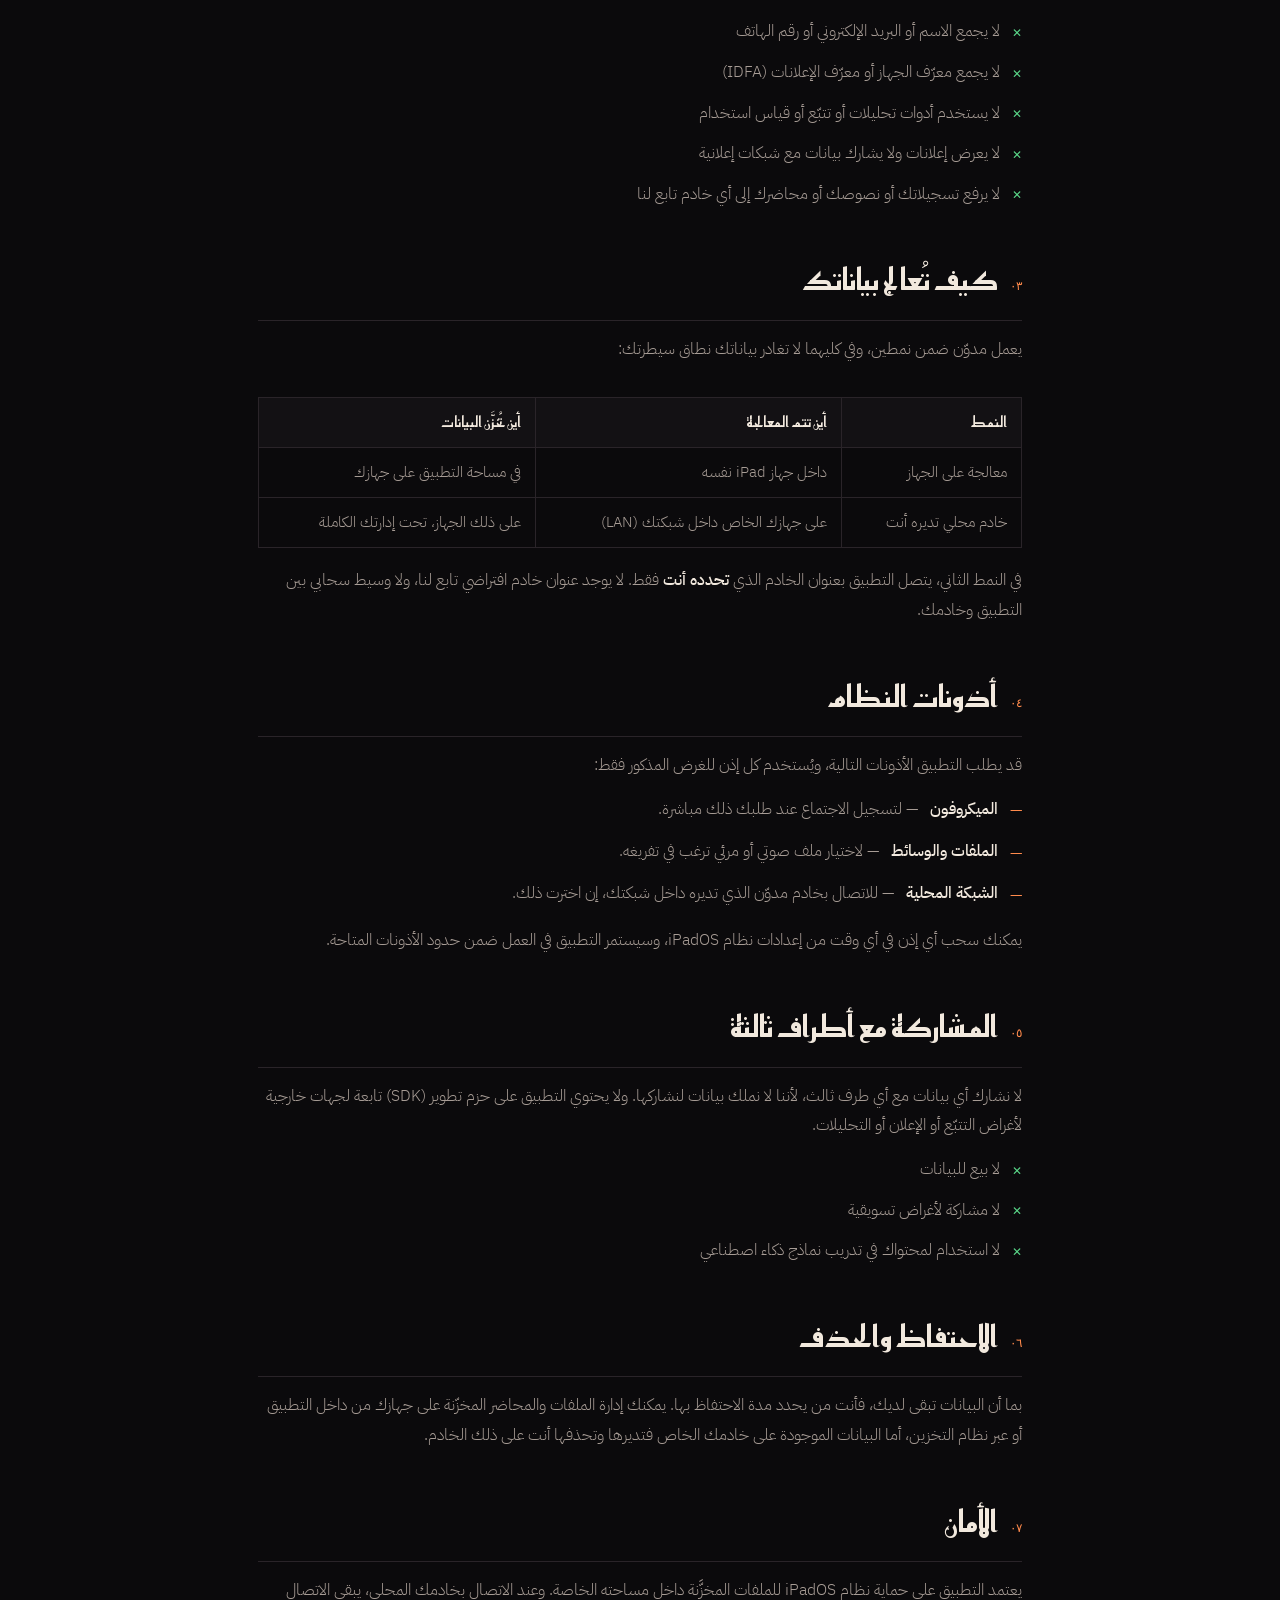
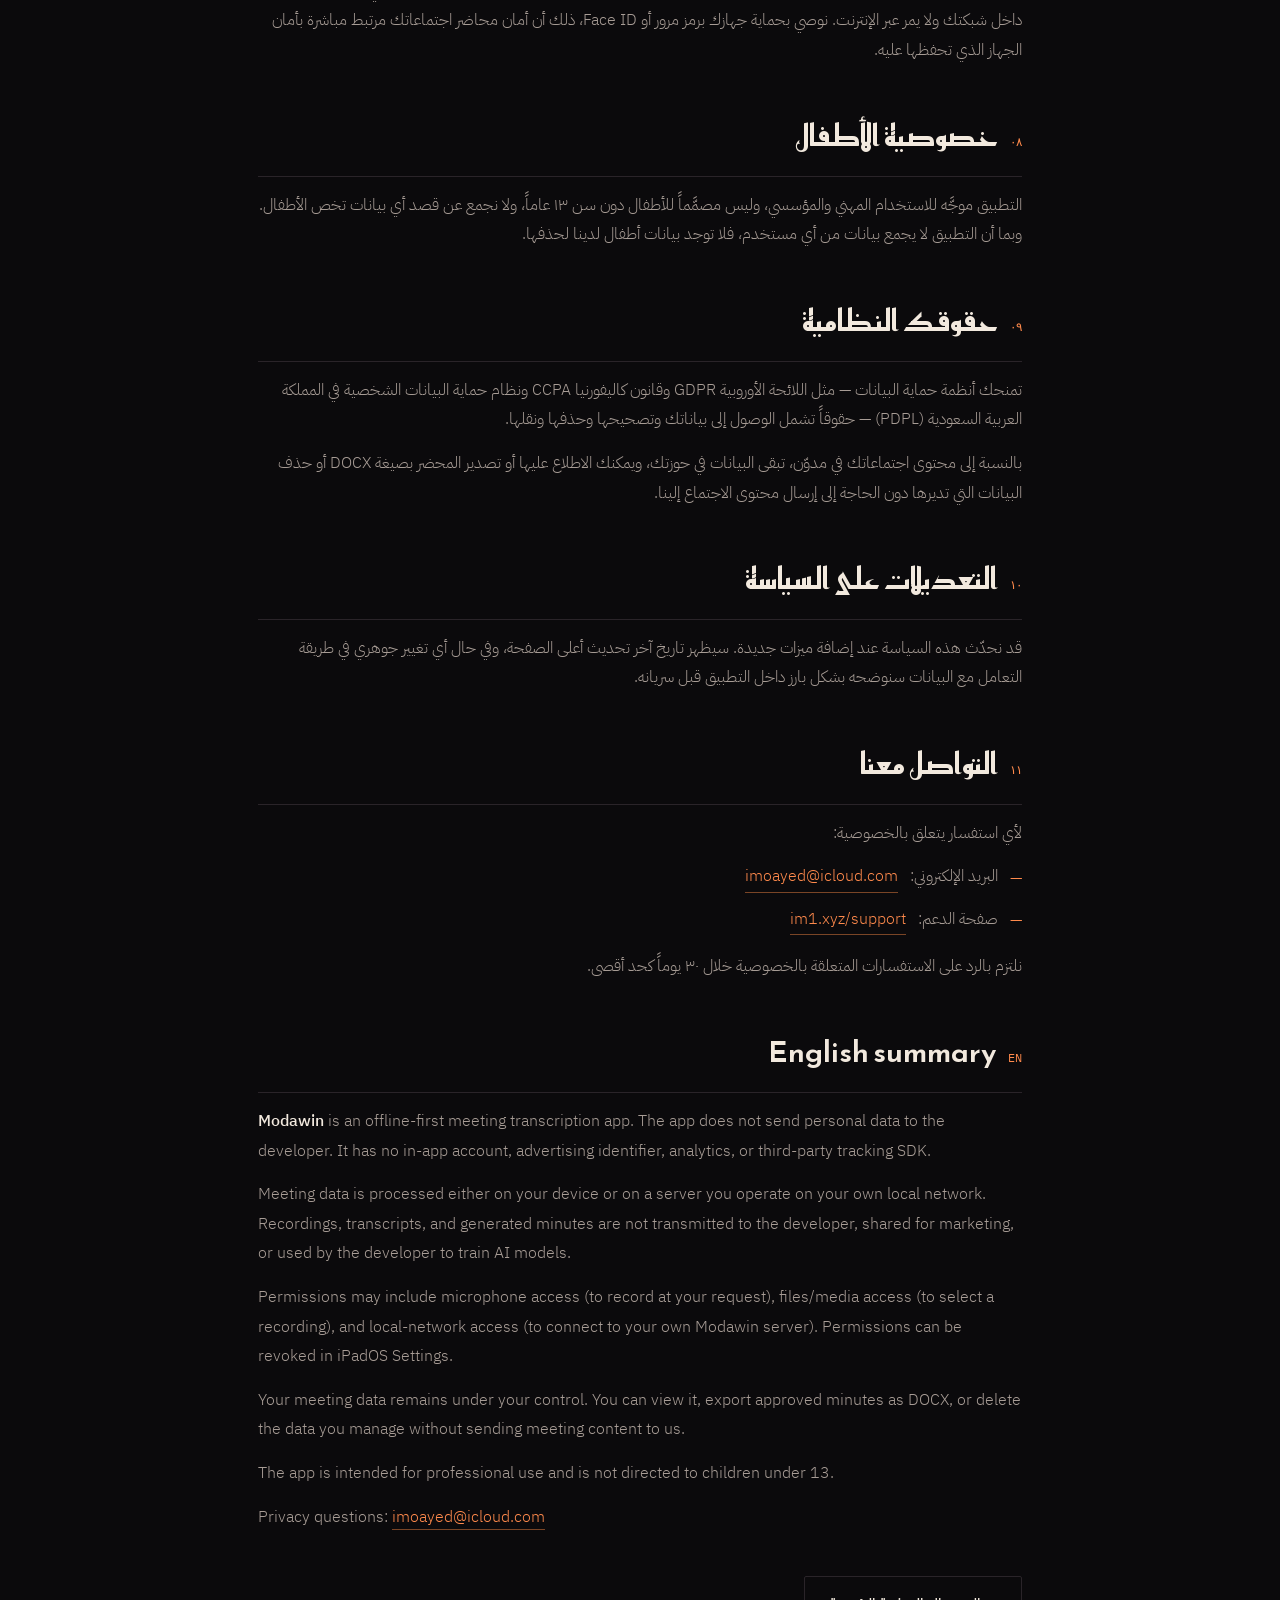
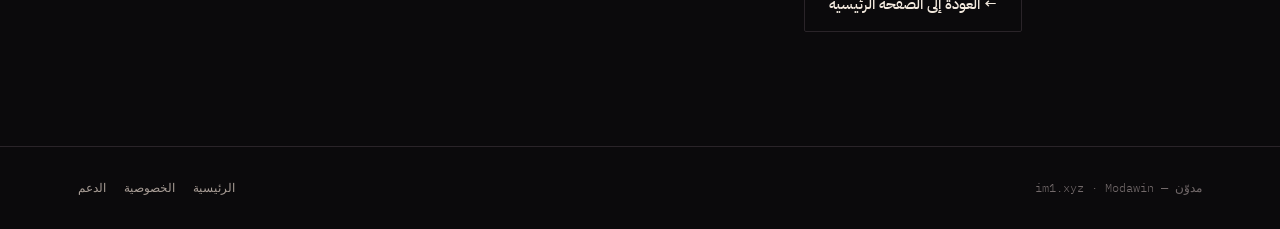
==== commit 31bb7ece: "تحسين موثوقية النصوص وتوحيد صياغة المنتج" ====
--- a/privacy.html
+++ b/privacy.html
@@ -4,7 +4,7 @@
 <meta charset="utf-8">
 <meta name="viewport" content="width=device-width, initial-scale=1">
 <title>سياسة الخصوصية — مدوّن</title>
-<meta name="description" content="سياسة خصوصية تطبيق مدوّن: المعالجة محلية بالكامل، لا نجمع بيانات، ولا نشارك تسجيلاتك مع أي طرف ثالث.">
+<meta name="description" content="سياسة خصوصية تطبيق مدوّن: تُعالج بيانات الاجتماعات محلياً على جهازك أو خادمك الخاص، ولا تُرسل إلى خوادم المطوّر.">
 <meta name="theme-color" content="#0B0A0C">
 <link rel="canonical" href="https://im1.xyz/privacy.html">
 <link rel="icon" type="image/png" sizes="64x64" href="icon-64.png">
@@ -30,8 +30,8 @@
   <div class="wrap">
     <span class="kicker">المستندات القانونية</span>
     <h1>سياسة الخصوصية</h1>
-    <p class="sub">هذه السياسة تشرح كيف يتعامل تطبيق <strong>مدوّن (ModWin)</strong> مع بياناتك. الخلاصة قصيرة: التطبيق يعالج كل شيء محلياً، ولا نستقبل تسجيلاتك ولا محاضرك ولا نراها.</p>
-    <p class="updated ltr">Last updated: 2026-08-21 · Effective: 2026-08-21</p>
+    <p class="sub">تشرح هذه السياسة كيف يتعامل تطبيق <strong>مدوّن (Modawin)</strong> مع بياناتك. باختصار: تُعالج بيانات الاجتماعات على جهازك أو خادمك المحلي الخاص، ولا نستقبل تسجيلاتك أو نصوصك أو محاضرك.</p>
+    <p class="updated ltr">Last updated: 2026-08-23 · Effective: 2026-08-23</p>
   </div>
 </header>
 
@@ -39,7 +39,7 @@
 
   <div class="callout">
     <p><b>الخلاصة</b></p>
-    <p>لا نجمع أي بيانات شخصية. لا يوجد حساب، ولا تتبّع، ولا إعلانات، ولا أدوات تحليلات من طرف ثالث. تبقى التسجيلات والنصوص والمحاضر على جهازك أو على الخادم الذي تديره أنت داخل شبكتك.</p>
+    <p>لا يرسل التطبيق بيانات شخصية إلى المطوّر. لا يوجد حساب داخل التطبيق، ولا تتبّع، ولا إعلانات، ولا أدوات تحليلات تابعة لطرف ثالث. تبقى التسجيلات والنصوص والمحاضر على جهازك أو على الخادم الذي تديره أنت داخل شبكتك.</p>
   </div>
 
   <div class="toc">
@@ -62,12 +62,12 @@
 
   <section class="doc" id="s1">
     <h2><span class="num">٠١</span> المسؤول عن البيانات</h2>
-    <p>تطبيق <strong>مدوّن (ModWin)</strong> مطوَّر ومُشغَّل من قِبل مطوّره المستقل. بما أن التطبيق لا يرسل بياناتك إلى خوادمنا، فإننا لا نعمل كـ«مُتحكِّم في البيانات» بالنسبة لمحتوى اجتماعاتك — أنت المتحكم الوحيد فيه.</p>
+    <p>يُطوّر تطبيق <strong>مدوّن (Modawin)</strong> ويشغّله مطوّر مستقل. لا يرسل التطبيق محتوى اجتماعاتك إلى خوادم المطوّر؛ وتبقى أنت المتحكم في الملفات المخزّنة على جهازك أو خادمك المحلي الخاص.</p>
   </section>
 
   <section class="doc" id="s2">
     <h2><span class="num">٠٢</span> البيانات التي نجمعها</h2>
-    <p>لا نجمع أي بيانات. تحديداً، التطبيق <strong>لا</strong> يقوم بما يلي:</p>
+    <p>لا يجمع التطبيق بيانات شخصية ويرسلها إلى المطوّر. وتحديداً، التطبيق <strong>لا</strong> يقوم بما يلي:</p>
     <ul class="no">
       <li>لا يطلب إنشاء حساب أو تسجيل دخول</li>
       <li>لا يجمع الاسم أو البريد الإلكتروني أو رقم الهاتف</li>
@@ -85,7 +85,7 @@
       <table class="data">
         <thead><tr><th>النمط</th><th>أين تتم المعالجة</th><th>أين تُخزَّن البيانات</th></tr></thead>
         <tbody>
-          <tr><td>معالجة على الجهاز</td><td>داخل جهاز iPhone / iPad نفسه</td><td>في مساحة التطبيق على جهازك</td></tr>
+          <tr><td>معالجة على الجهاز</td><td>داخل جهاز iPad نفسه</td><td>في مساحة التطبيق على جهازك</td></tr>
           <tr><td>خادم محلي تديره أنت</td><td>على جهازك الخاص داخل شبكتك (LAN)</td><td>على ذلك الجهاز، تحت إدارتك الكاملة</td></tr>
         </tbody>
       </table>
@@ -101,7 +101,7 @@
       <li><strong>الملفات والوسائط</strong> — لاختيار ملف صوتي أو مرئي ترغب في تفريغه.</li>
       <li><strong>الشبكة المحلية</strong> — للاتصال بخادم مدوّن الذي تديره داخل شبكتك، إن اخترت ذلك.</li>
     </ul>
-    <p>يمكنك سحب أي إذن في أي وقت من إعدادات نظام iOS، وسيستمر التطبيق في العمل ضمن حدود الأذونات المتاحة.</p>
+    <p>يمكنك سحب أي إذن في أي وقت من إعدادات نظام iPadOS، وسيستمر التطبيق في العمل ضمن حدود الأذونات المتاحة.</p>
   </section>
 
   <section class="doc" id="s5">
@@ -116,12 +116,12 @@
 
   <section class="doc" id="s6">
     <h2><span class="num">٠٦</span> الاحتفاظ والحذف</h2>
-    <p>بما أن البيانات تبقى لديك، فأنت من يتحكم بمدة بقائها. حذف ملف أو محضر من داخل التطبيق يحذفه من جهازك، وحذف التطبيق يزيل جميع بياناته المخزَّنة محلياً. أما البيانات الموجودة على خادمك الخاص فتُحذف وفق ما تقرره أنت على ذلك الجهاز.</p>
+    <p>بما أن البيانات تبقى لديك، فأنت من يحدد مدة الاحتفاظ بها. يمكنك إدارة الملفات والمحاضر المخزّنة على جهازك من داخل التطبيق أو عبر نظام التخزين، أما البيانات الموجودة على خادمك الخاص فتديرها وتحذفها أنت على ذلك الخادم.</p>
   </section>
 
   <section class="doc" id="s7">
     <h2><span class="num">٠٧</span> الأمان</h2>
-    <p>يعتمد التطبيق على حماية نظام iOS للملفات المخزَّنة داخل مساحته الخاصة. وعند الاتصال بخادمك المحلي، يبقى الاتصال داخل شبكتك ولا يمر عبر الإنترنت. نوصي بحماية جهازك برمز مرور أو Face ID، ذلك أن أمان محاضر اجتماعاتك مرتبط مباشرة بأمان الجهاز الذي تحفظها عليه.</p>
+    <p>يعتمد التطبيق على حماية نظام iPadOS للملفات المخزَّنة داخل مساحته الخاصة. وعند الاتصال بخادمك المحلي، يبقى الاتصال داخل شبكتك ولا يمر عبر الإنترنت. نوصي بحماية جهازك برمز مرور أو Face ID، ذلك أن أمان محاضر اجتماعاتك مرتبط مباشرة بأمان الجهاز الذي تحفظها عليه.</p>
   </section>
 
   <section class="doc" id="s8">
@@ -132,7 +132,7 @@
   <section class="doc" id="s9">
     <h2><span class="num">٠٩</span> حقوقك النظامية</h2>
     <p>تمنحك أنظمة حماية البيانات — مثل اللائحة الأوروبية GDPR وقانون كاليفورنيا CCPA ونظام حماية البيانات الشخصية في المملكة العربية السعودية (PDPL) — حقوقاً تشمل الوصول إلى بياناتك وتصحيحها وحذفها ونقلها.</p>
-    <p>في حالة مدوّن، تمارس هذه الحقوق مباشرةً: البيانات في حوزتك، ويمكنك الاطلاع عليها أو تصديرها (DOCX / PDF) أو حذفها في أي وقت دون الحاجة إلى تقديم طلب إلينا.</p>
+    <p>بالنسبة إلى محتوى اجتماعاتك في مدوّن، تبقى البيانات في حوزتك، ويمكنك الاطلاع عليها أو تصدير المحضر بصيغة DOCX أو حذف البيانات التي تديرها دون الحاجة إلى إرسال محتوى الاجتماع إلينا.</p>
   </section>
 
   <section class="doc" id="s10">
@@ -153,10 +153,10 @@
   <section class="doc" id="en">
     <h2><span class="num">EN</span> English summary</h2>
     <div dir="ltr" style="text-align:left">
-      <p><strong>ModWin</strong> is an offline-first meeting transcription app. It collects <strong>no personal data</strong>. There is no account, no analytics, no advertising identifier, and no third-party tracking SDK.</p>
-      <p>All processing happens either on your device or on a server you operate on your own local network. Recordings, transcripts and generated minutes are never transmitted to the developer, never shared with third parties, and never used to train AI models.</p>
-      <p>Permissions requested — microphone (recording a meeting at your request), files/media (selecting a file to transcribe), and local network (connecting to your own ModWin server). Each is used solely for that purpose and can be revoked in iOS Settings.</p>
-      <p>Because your data never leaves your control, data-subject rights under GDPR, CCPA and Saudi PDPL are exercised directly: you can view, export or delete your data at any time without contacting us.</p>
+      <p><strong>Modawin</strong> is an offline-first meeting transcription app. The app does not send personal data to the developer. It has no in-app account, advertising identifier, analytics, or third-party tracking SDK.</p>
+      <p>Meeting data is processed either on your device or on a server you operate on your own local network. Recordings, transcripts, and generated minutes are not transmitted to the developer, shared for marketing, or used by the developer to train AI models.</p>
+      <p>Permissions may include microphone access (to record at your request), files/media access (to select a recording), and local-network access (to connect to your own Modawin server). Permissions can be revoked in iPadOS Settings.</p>
+      <p>Your meeting data remains under your control. You can view it, export approved minutes as DOCX, or delete the data you manage without sending meeting content to us.</p>
       <p>The app is intended for professional use and is not directed to children under 13.</p>
       <p>Privacy questions: <a class="link" href="mailto:imoayed@icloud.com">imoayed@icloud.com</a></p>
     </div>
--- a/style.css
+++ b/style.css
@@ -23,9 +23,8 @@
 .nav-in{display:flex;align-items:center;justify-content:space-between;gap:20px;padding-block:15px;
   max-width:1180px;margin-inline:auto;padding-inline:28px}
 .brand{display:flex;align-items:center;gap:11px;text-decoration:none;color:var(--sand)}
-.mark{width:36px;height:36px;flex:0 0 36px;border-radius:10px;overflow:hidden;
-  box-shadow:0 8px 20px -10px rgba(255,122,69,.75)}
-.mark img{width:100%;height:100%;display:block}
+.mark{width:34px;height:34px;flex:0 0 34px}
+.mark img{width:100%;height:100%;display:block;filter:drop-shadow(0 5px 12px rgba(255,122,69,.45))}
 .brand b{font-family:var(--display);font-weight:600;font-size:1.24rem}
 .brand em{font-style:normal;font-family:var(--mono);font-size:.62rem;color:var(--mute);letter-spacing:.2em;text-transform:uppercase}
 .nav-in a.back{color:var(--sand-dim);text-decoration:none;font-size:.9rem;transition:color .25s}
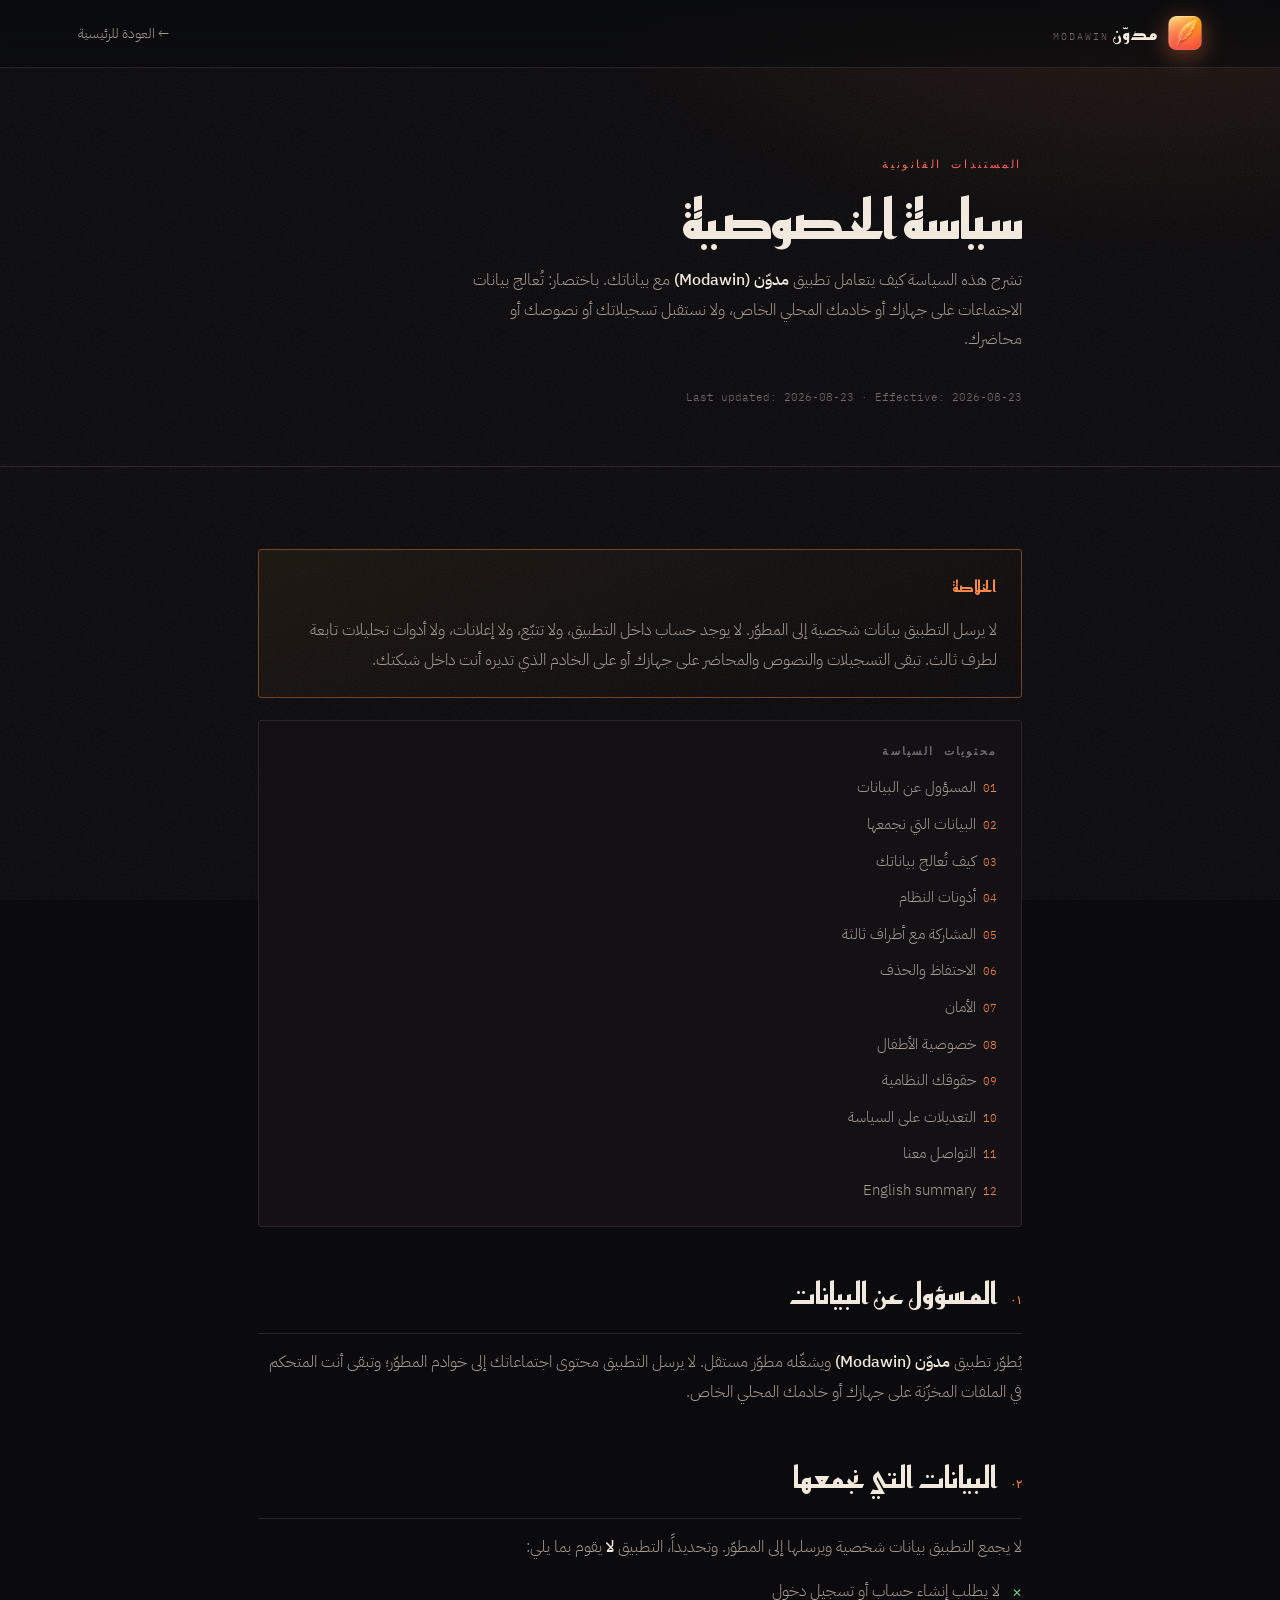
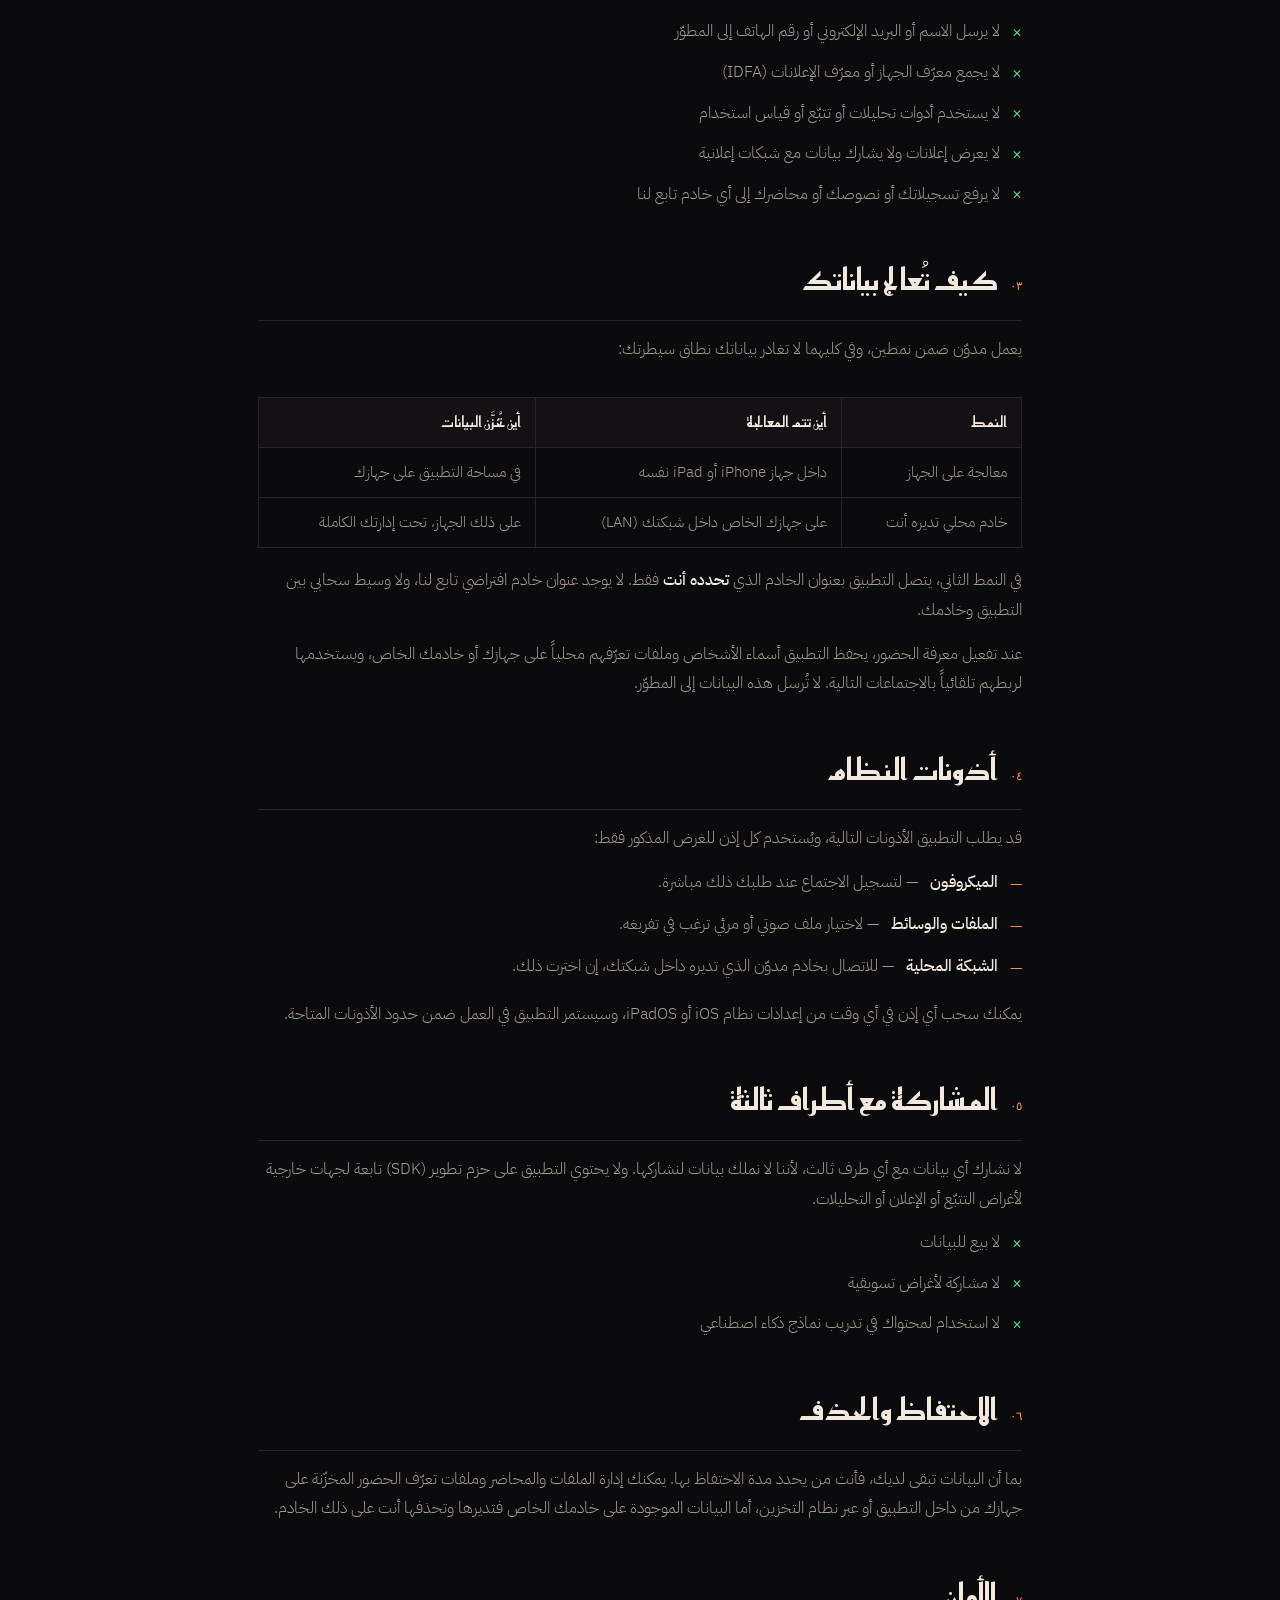
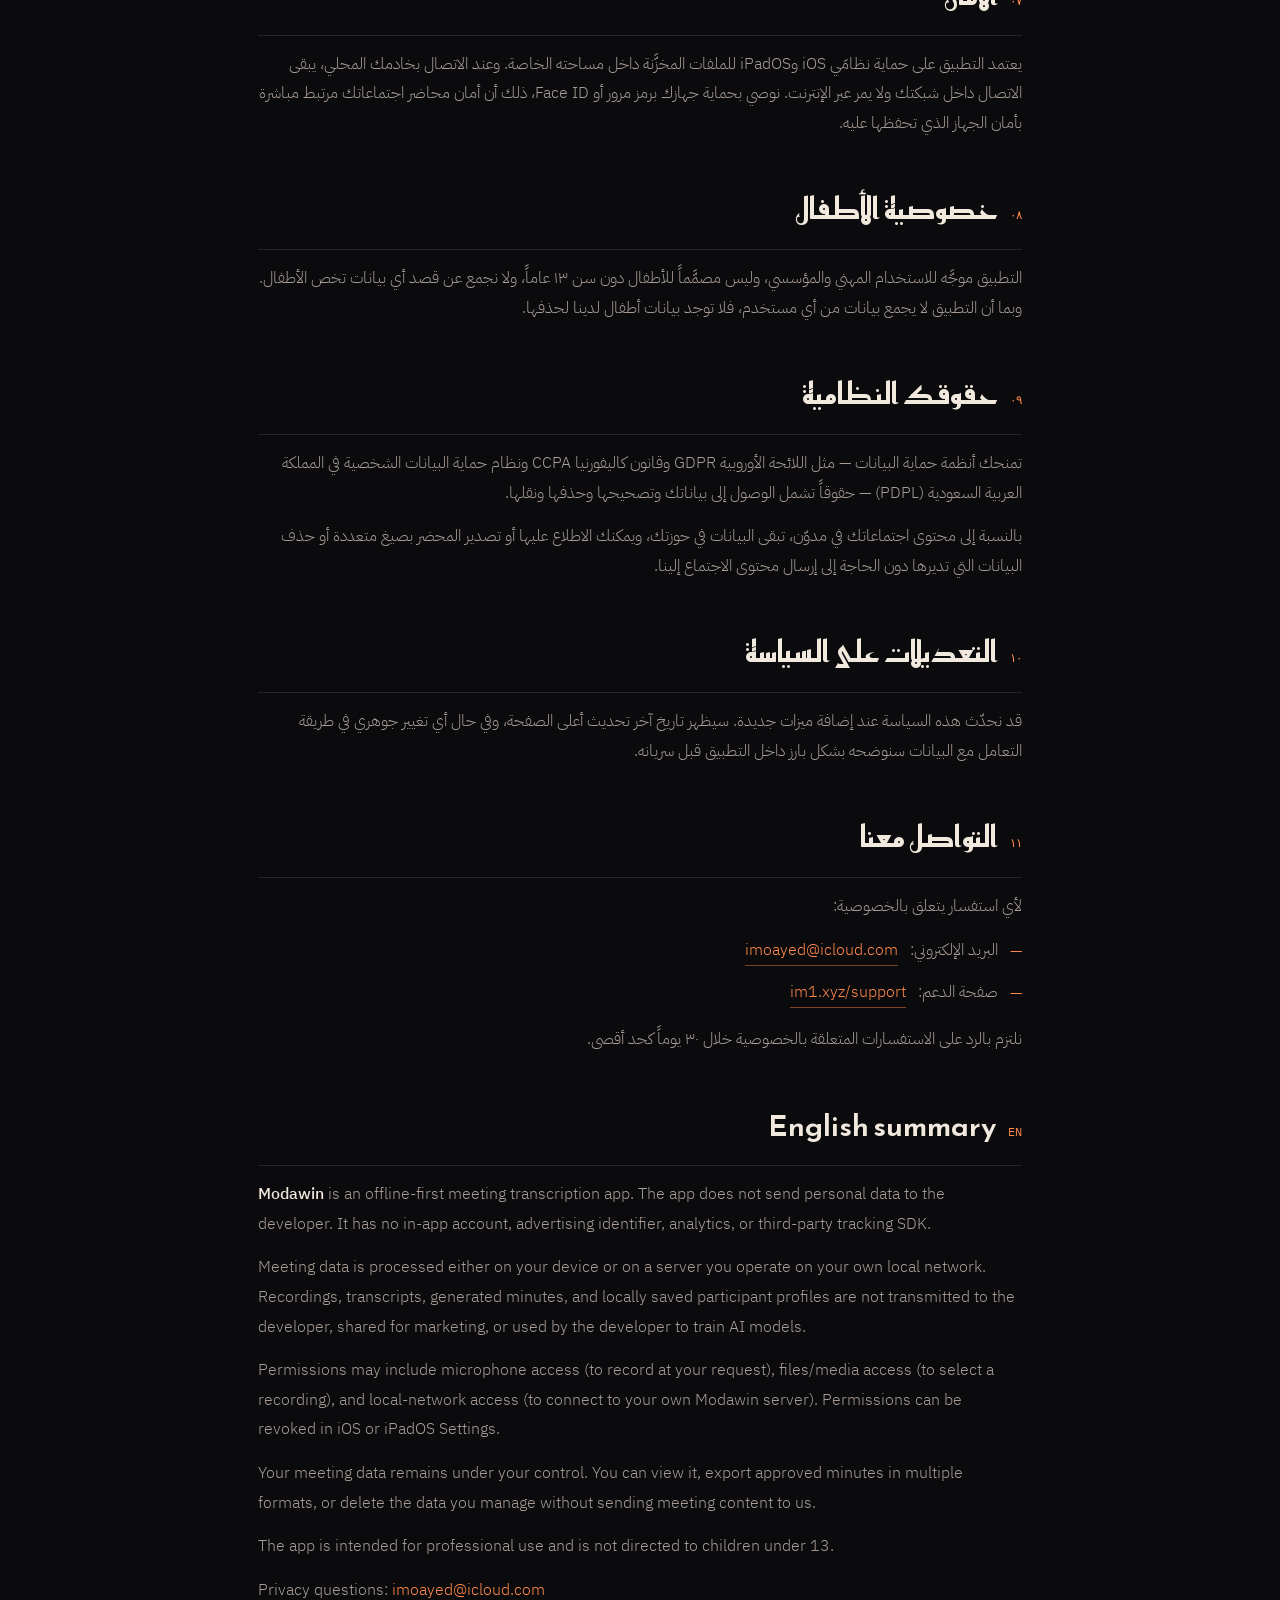
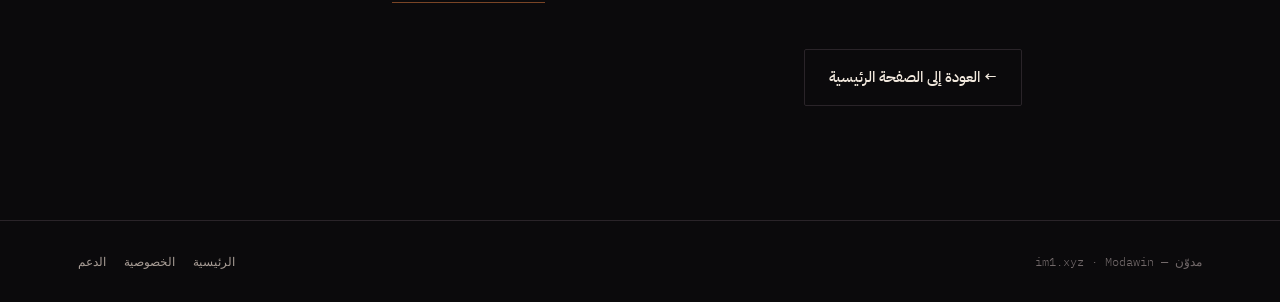
==== commit a14837ce: "إضافة صور المعايير وتحديث مزايا التعرف ودعم الأجهزة" ====
--- a/privacy.html
+++ b/privacy.html
@@ -70,7 +70,7 @@
     <p>لا يجمع التطبيق بيانات شخصية ويرسلها إلى المطوّر. وتحديداً، التطبيق <strong>لا</strong> يقوم بما يلي:</p>
     <ul class="no">
       <li>لا يطلب إنشاء حساب أو تسجيل دخول</li>
-      <li>لا يجمع الاسم أو البريد الإلكتروني أو رقم الهاتف</li>
+      <li>لا يرسل الاسم أو البريد الإلكتروني أو رقم الهاتف إلى المطوّر</li>
       <li>لا يجمع معرّف الجهاز أو معرّف الإعلانات (IDFA)</li>
       <li>لا يستخدم أدوات تحليلات أو تتبّع أو قياس استخدام</li>
       <li>لا يعرض إعلانات ولا يشارك بيانات مع شبكات إعلانية</li>
@@ -85,12 +85,13 @@
       <table class="data">
         <thead><tr><th>النمط</th><th>أين تتم المعالجة</th><th>أين تُخزَّن البيانات</th></tr></thead>
         <tbody>
-          <tr><td>معالجة على الجهاز</td><td>داخل جهاز iPad نفسه</td><td>في مساحة التطبيق على جهازك</td></tr>
+          <tr><td>معالجة على الجهاز</td><td>داخل جهاز iPhone أو iPad نفسه</td><td>في مساحة التطبيق على جهازك</td></tr>
           <tr><td>خادم محلي تديره أنت</td><td>على جهازك الخاص داخل شبكتك (LAN)</td><td>على ذلك الجهاز، تحت إدارتك الكاملة</td></tr>
         </tbody>
       </table>
     </div>
     <p>في النمط الثاني، يتصل التطبيق بعنوان الخادم الذي <strong>تحدده أنت</strong> فقط. لا يوجد عنوان خادم افتراضي تابع لنا، ولا وسيط سحابي بين التطبيق وخادمك.</p>
+    <p>عند تفعيل معرفة الحضور، يحفظ التطبيق أسماء الأشخاص وملفات تعرّفهم محلياً على جهازك أو خادمك الخاص، ويستخدمها لربطهم تلقائياً بالاجتماعات التالية. لا تُرسل هذه البيانات إلى المطوّر.</p>
   </section>
 
   <section class="doc" id="s4">
@@ -101,7 +102,7 @@
       <li><strong>الملفات والوسائط</strong> — لاختيار ملف صوتي أو مرئي ترغب في تفريغه.</li>
       <li><strong>الشبكة المحلية</strong> — للاتصال بخادم مدوّن الذي تديره داخل شبكتك، إن اخترت ذلك.</li>
     </ul>
-    <p>يمكنك سحب أي إذن في أي وقت من إعدادات نظام iPadOS، وسيستمر التطبيق في العمل ضمن حدود الأذونات المتاحة.</p>
+    <p>يمكنك سحب أي إذن في أي وقت من إعدادات نظام iOS أو iPadOS، وسيستمر التطبيق في العمل ضمن حدود الأذونات المتاحة.</p>
   </section>
 
   <section class="doc" id="s5">
@@ -116,12 +117,12 @@
 
   <section class="doc" id="s6">
     <h2><span class="num">٠٦</span> الاحتفاظ والحذف</h2>
-    <p>بما أن البيانات تبقى لديك، فأنت من يحدد مدة الاحتفاظ بها. يمكنك إدارة الملفات والمحاضر المخزّنة على جهازك من داخل التطبيق أو عبر نظام التخزين، أما البيانات الموجودة على خادمك الخاص فتديرها وتحذفها أنت على ذلك الخادم.</p>
+    <p>بما أن البيانات تبقى لديك، فأنت من يحدد مدة الاحتفاظ بها. يمكنك إدارة الملفات والمحاضر وملفات تعرّف الحضور المخزّنة على جهازك من داخل التطبيق أو عبر نظام التخزين، أما البيانات الموجودة على خادمك الخاص فتديرها وتحذفها أنت على ذلك الخادم.</p>
   </section>
 
   <section class="doc" id="s7">
     <h2><span class="num">٠٧</span> الأمان</h2>
-    <p>يعتمد التطبيق على حماية نظام iPadOS للملفات المخزَّنة داخل مساحته الخاصة. وعند الاتصال بخادمك المحلي، يبقى الاتصال داخل شبكتك ولا يمر عبر الإنترنت. نوصي بحماية جهازك برمز مرور أو Face ID، ذلك أن أمان محاضر اجتماعاتك مرتبط مباشرة بأمان الجهاز الذي تحفظها عليه.</p>
+    <p>يعتمد التطبيق على حماية نظامَي iOS وiPadOS للملفات المخزَّنة داخل مساحته الخاصة. وعند الاتصال بخادمك المحلي، يبقى الاتصال داخل شبكتك ولا يمر عبر الإنترنت. نوصي بحماية جهازك برمز مرور أو Face ID، ذلك أن أمان محاضر اجتماعاتك مرتبط مباشرة بأمان الجهاز الذي تحفظها عليه.</p>
   </section>
 
   <section class="doc" id="s8">
@@ -132,7 +133,7 @@
   <section class="doc" id="s9">
     <h2><span class="num">٠٩</span> حقوقك النظامية</h2>
     <p>تمنحك أنظمة حماية البيانات — مثل اللائحة الأوروبية GDPR وقانون كاليفورنيا CCPA ونظام حماية البيانات الشخصية في المملكة العربية السعودية (PDPL) — حقوقاً تشمل الوصول إلى بياناتك وتصحيحها وحذفها ونقلها.</p>
-    <p>بالنسبة إلى محتوى اجتماعاتك في مدوّن، تبقى البيانات في حوزتك، ويمكنك الاطلاع عليها أو تصدير المحضر بصيغة DOCX أو حذف البيانات التي تديرها دون الحاجة إلى إرسال محتوى الاجتماع إلينا.</p>
+    <p>بالنسبة إلى محتوى اجتماعاتك في مدوّن، تبقى البيانات في حوزتك، ويمكنك الاطلاع عليها أو تصدير المحضر بصيغ متعددة أو حذف البيانات التي تديرها دون الحاجة إلى إرسال محتوى الاجتماع إلينا.</p>
   </section>
 
   <section class="doc" id="s10">
@@ -154,9 +155,9 @@
     <h2><span class="num">EN</span> English summary</h2>
     <div dir="ltr" style="text-align:left">
       <p><strong>Modawin</strong> is an offline-first meeting transcription app. The app does not send personal data to the developer. It has no in-app account, advertising identifier, analytics, or third-party tracking SDK.</p>
-      <p>Meeting data is processed either on your device or on a server you operate on your own local network. Recordings, transcripts, and generated minutes are not transmitted to the developer, shared for marketing, or used by the developer to train AI models.</p>
-      <p>Permissions may include microphone access (to record at your request), files/media access (to select a recording), and local-network access (to connect to your own Modawin server). Permissions can be revoked in iPadOS Settings.</p>
-      <p>Your meeting data remains under your control. You can view it, export approved minutes as DOCX, or delete the data you manage without sending meeting content to us.</p>
+      <p>Meeting data is processed either on your device or on a server you operate on your own local network. Recordings, transcripts, generated minutes, and locally saved participant profiles are not transmitted to the developer, shared for marketing, or used by the developer to train AI models.</p>
+      <p>Permissions may include microphone access (to record at your request), files/media access (to select a recording), and local-network access (to connect to your own Modawin server). Permissions can be revoked in iOS or iPadOS Settings.</p>
+      <p>Your meeting data remains under your control. You can view it, export approved minutes in multiple formats, or delete the data you manage without sending meeting content to us.</p>
       <p>The app is intended for professional use and is not directed to children under 13.</p>
       <p>Privacy questions: <a class="link" href="mailto:imoayed@icloud.com">imoayed@icloud.com</a></p>
     </div>
